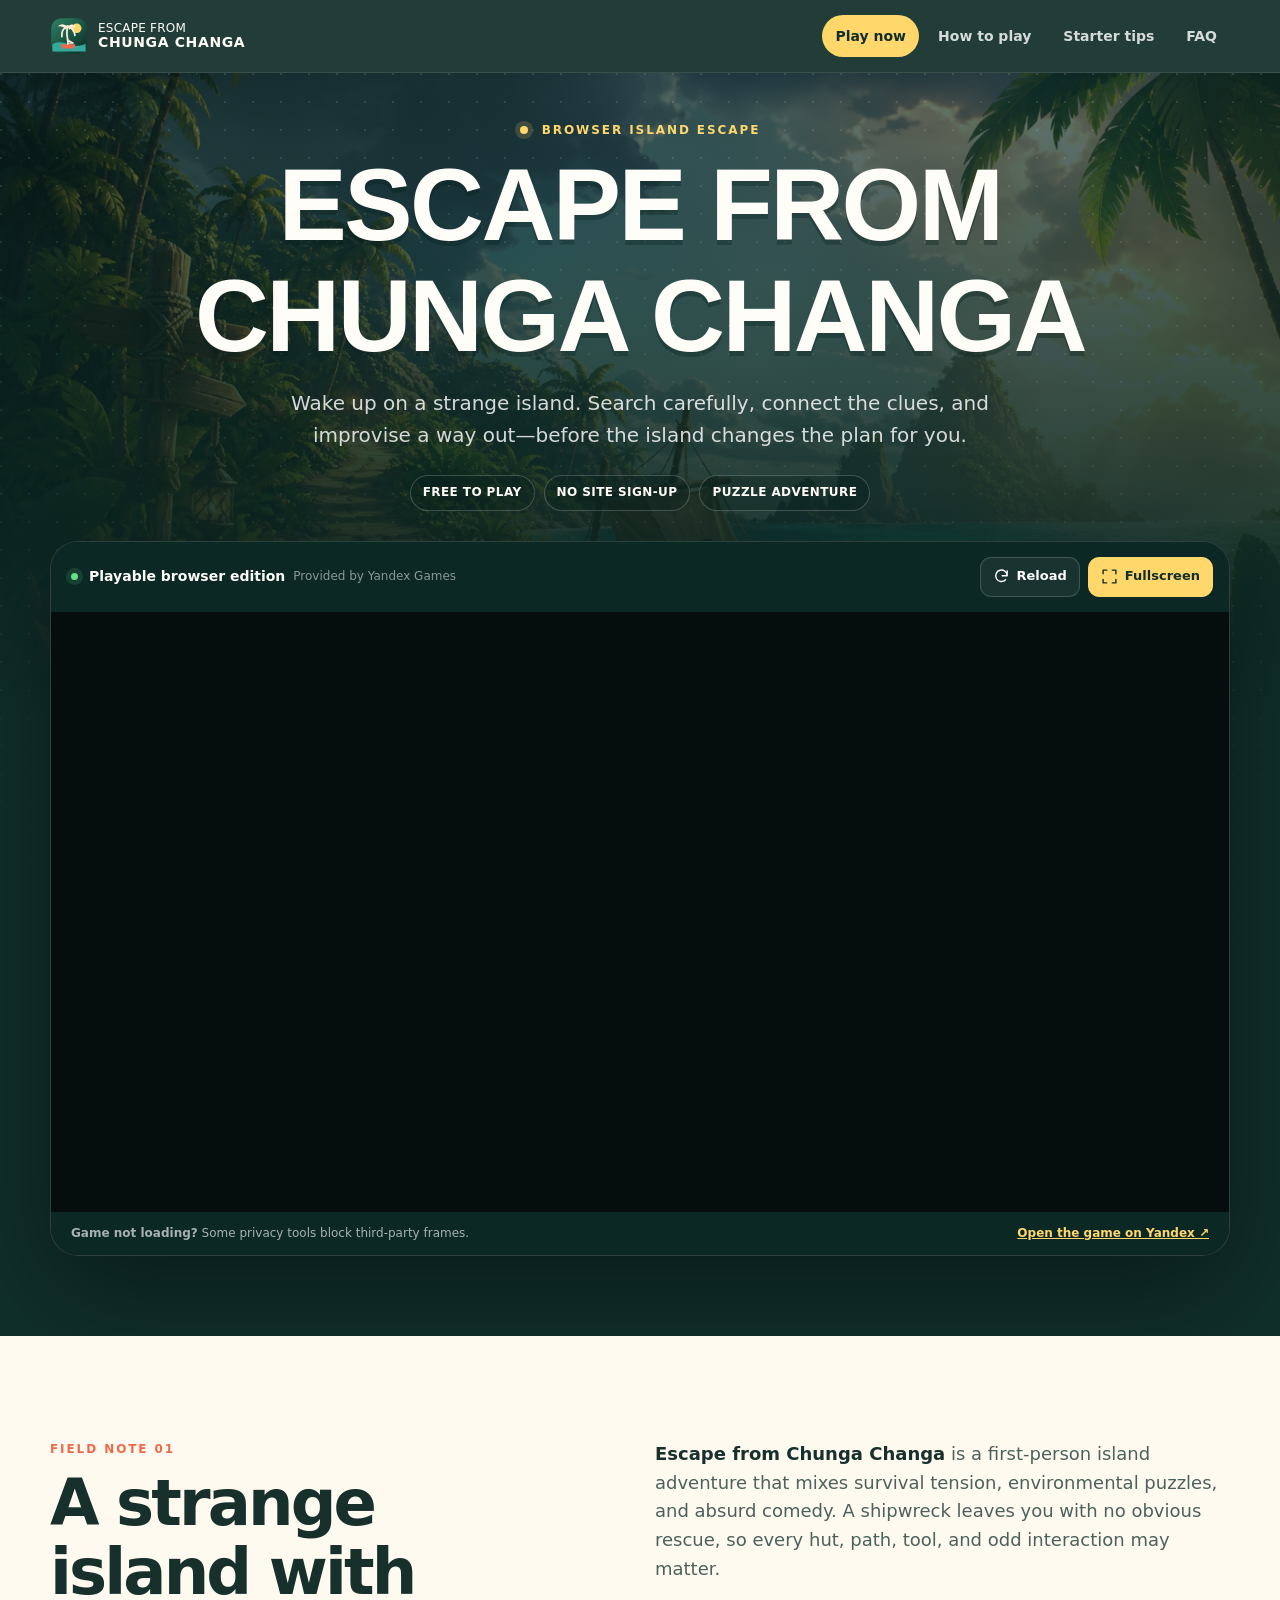
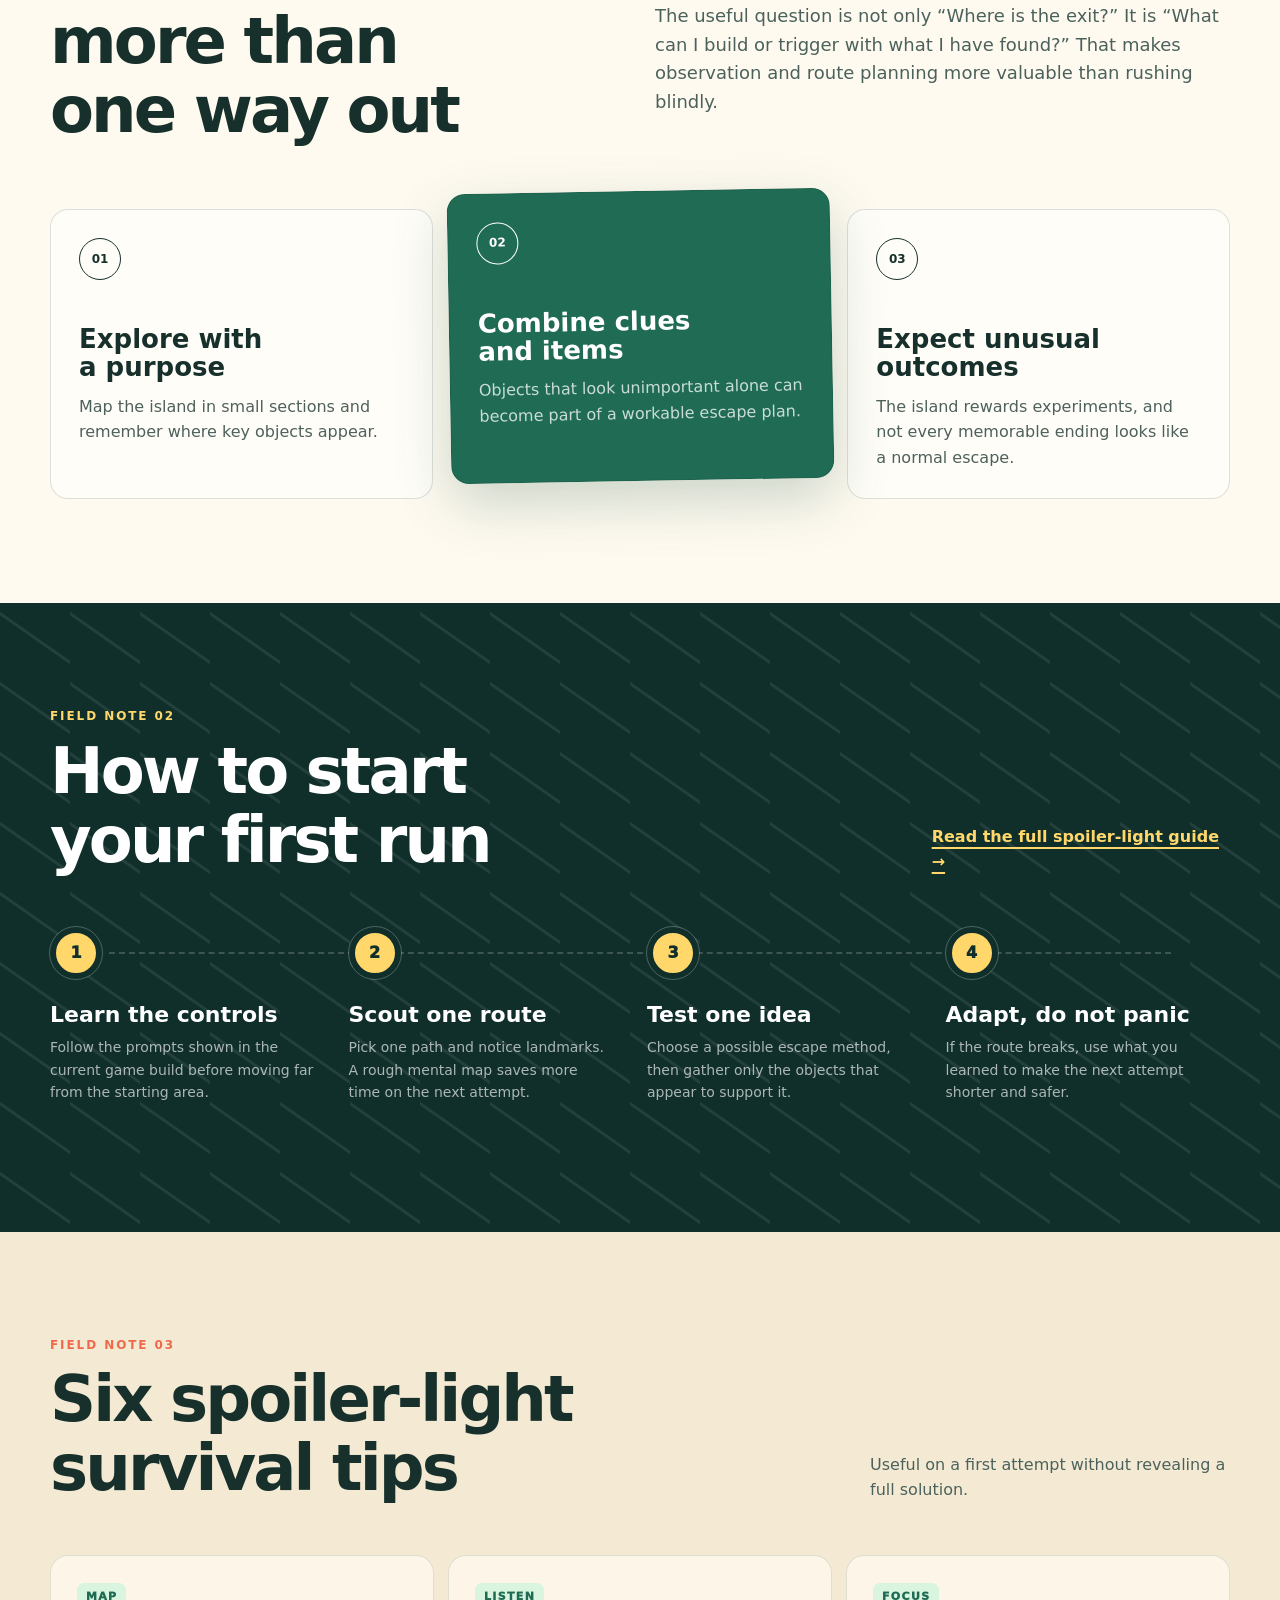
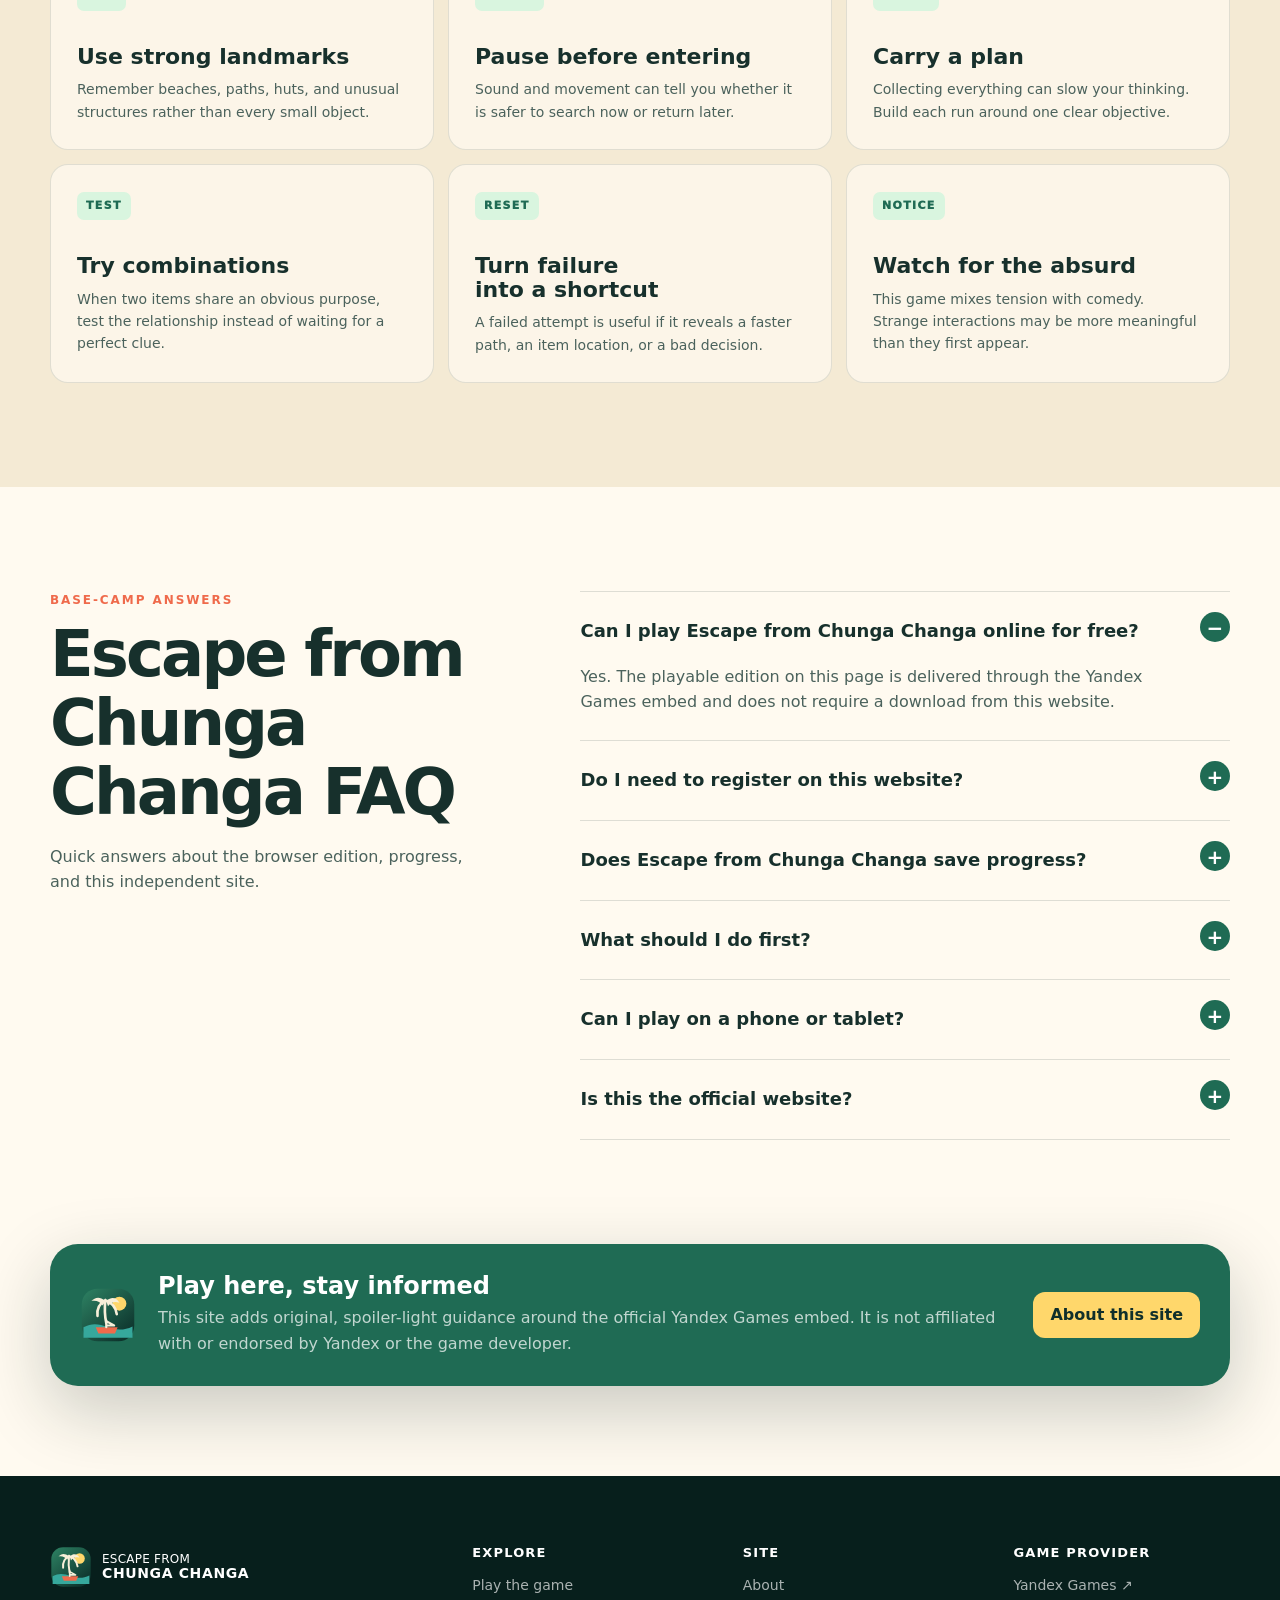
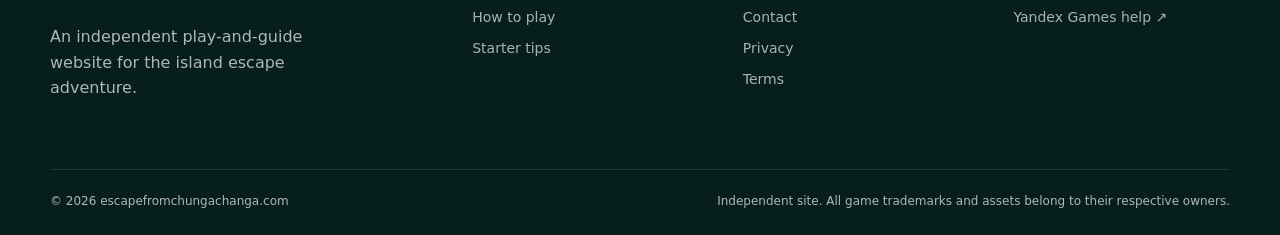
==== index.html @ a00cd544 "Build Escape from Chunga Changa game site" ====
<!doctype html>
<html lang="en">
<head>
  <meta charset="utf-8">
  <meta name="viewport" content="width=device-width, initial-scale=1">
  <title>Escape from Chunga Changa – Play Online Free</title>
  <meta name="description" content="Play Escape from Chunga Changa online for free. Explore the island, solve survival puzzles, learn quick-start tips, and find a way out.">
  <meta name="robots" content="index,follow,max-image-preview:large,max-snippet:-1,max-video-preview:-1">
  <link rel="canonical" href="https://escapefromchungachanga.com/">
  <link rel="icon" href="/assets/icon.svg" type="image/svg+xml">
  <link rel="manifest" href="/site.webmanifest">
  <meta name="theme-color" content="#102f2b">
  <meta property="og:type" content="website">
  <meta property="og:site_name" content="Escape from Chunga Changa">
  <meta property="og:title" content="Escape from Chunga Changa – Play Online Free">
  <meta property="og:description" content="Enter the island, search for useful items, solve escape puzzles, and see whether you can make it out.">
  <meta property="og:url" content="https://escapefromchungachanga.com/">
  <meta property="og:image" content="https://escapefromchungachanga.com/assets/escape-island-og.jpg">
  <meta property="og:image:width" content="1200">
  <meta property="og:image:height" content="630">
  <meta property="og:image:alt" content="A handmade raft on a bright tropical island beneath clearing storm clouds">
  <meta name="twitter:card" content="summary_large_image">
  <meta name="twitter:title" content="Escape from Chunga Changa – Play Online Free">
  <meta name="twitter:description" content="Play the island escape game in your browser and use the spoiler-light starter guide.">
  <meta name="twitter:image" content="https://escapefromchungachanga.com/assets/escape-island-og.jpg">
  <link rel="preload" href="/assets/escape-island-hero.jpg" as="image" fetchpriority="high">
  <link rel="stylesheet" href="/styles.css">
  <script type="application/ld+json">
  {
    "@context": "https://schema.org",
    "@graph": [
      {
        "@type": "WebSite",
        "@id": "https://escapefromchungachanga.com/#website",
        "url": "https://escapefromchungachanga.com/",
        "name": "Escape from Chunga Changa",
        "description": "An independent play-and-guide site for Escape from Chunga Changa.",
        "inLanguage": "en"
      },
      {
        "@type": "VideoGame",
        "@id": "https://escapefromchungachanga.com/#game",
        "name": "Escape from Chunga Changa",
        "url": "https://escapefromchungachanga.com/",
        "image": "https://escapefromchungachanga.com/assets/escape-island-og.jpg",
        "description": "A browser-playable island adventure built around exploration, useful items, survival puzzles, and different possible outcomes.",
        "genre": ["Adventure", "Puzzle", "Survival horror"],
        "gamePlatform": "Web browser",
        "playMode": "SinglePlayer",
        "applicationCategory": "Game",
        "operatingSystem": "Any modern web browser",
        "isAccessibleForFree": true,
        "inLanguage": "en"
      },
      {
        "@type": "FAQPage",
        "@id": "https://escapefromchungachanga.com/#faq",
        "mainEntity": [
          {
            "@type": "Question",
            "name": "Can I play Escape from Chunga Changa online for free?",
            "acceptedAnswer": {"@type": "Answer", "text": "Yes. The playable edition on this page is delivered through the Yandex Games embed and does not require a download from this website."}
          },
          {
            "@type": "Question",
            "name": "Do I need to register on this website?",
            "acceptedAnswer": {"@type": "Answer", "text": "No. This independent website has no account, registration, subscription, or payment system. The embedded Yandex service has its own optional account features and policies."}
          },
          {
            "@type": "Question",
            "name": "Does Escape from Chunga Changa save progress?",
            "acceptedAnswer": {"@type": "Answer", "text": "Treat each attempt as a self-contained run. Browser or platform updates may affect saving, so check the information shown inside the current Yandex Games edition."}
          },
          {
            "@type": "Question",
            "name": "What should I do first in Escape from Chunga Changa?",
            "acceptedAnswer": {"@type": "Answer", "text": "Use the opening minutes to learn the island layout, identify useful objects, and test one escape idea at a time. A clear route is usually more useful than carrying everything you find."}
          },
          {
            "@type": "Question",
            "name": "Is this the official Escape from Chunga Changa website?",
            "acceptedAnswer": {"@type": "Answer", "text": "No. This is an independent play-and-guide website. The game is displayed through a third-party Yandex Games iframe, and game names, code, and assets belong to their respective owners."}
          }
        ]
      }
    ]
  }
  </script>
</head>
<body>
  <a class="skip-link" href="#play">Skip to the game</a>
  <header class="site-header">
    <div class="nav-wrap">
      <a class="brand" href="/" aria-label="Escape from Chunga Changa home">
        <img src="/assets/icon.svg" width="38" height="38" alt="">
        <span>Escape from<br><strong>Chunga Changa</strong></span>
      </a>
      <nav class="desktop-nav" aria-label="Main navigation">
        <a class="nav-play" href="#play">Play now</a>
        <a href="/how-to-play/">How to play</a>
        <a href="#tips">Starter tips</a>
        <a href="#faq">FAQ</a>
      </nav>
      <details class="mobile-menu">
        <summary aria-label="Open navigation">Menu</summary>
        <nav aria-label="Mobile navigation">
          <a href="#play">Play now</a>
          <a href="/how-to-play/">How to play</a>
          <a href="#tips">Starter tips</a>
          <a href="#faq">FAQ</a>
        </nav>
      </details>
    </div>
  </header>

  <main>
    <section class="hero" aria-labelledby="page-title">
      <div class="hero-backdrop" aria-hidden="true"></div>
      <div class="container hero-copy">
        <p class="eyebrow"><span></span> Browser island escape</p>
        <h1 id="page-title">Escape from Chunga Changa</h1>
        <p class="hero-lede">Wake up on a strange island. Search carefully, connect the clues, and improvise a way out—before the island changes the plan for you.</p>
        <div class="game-facts" aria-label="Game highlights">
          <span>Free to play</span>
          <span>No site sign-up</span>
          <span>Puzzle adventure</span>
        </div>
      </div>

      <div class="container game-stage" id="play">
        <div class="player-toolbar">
          <div>
            <span class="live-dot" aria-hidden="true"></span>
            <strong>Playable browser edition</strong>
            <small>Provided by Yandex Games</small>
          </div>
          <div class="player-actions">
            <button class="icon-button" id="reload-game" type="button" aria-label="Reload game" title="Reload game">
              <svg viewBox="0 0 24 24" aria-hidden="true"><path d="M20 11a8.1 8.1 0 1 0-2.3 5.7M20 4v7h-7"/></svg>
              <span>Reload</span>
            </button>
            <button class="icon-button primary" id="fullscreen-game" type="button" aria-label="Open game in fullscreen" title="Fullscreen">
              <svg viewBox="0 0 24 24" aria-hidden="true"><path d="M8 3H3v5M16 3h5v5M8 21H3v-5M16 21h5v-5"/></svg>
              <span>Fullscreen</span>
            </button>
          </div>
        </div>
        <div class="game-frame" id="game-frame">
          <iframe id="game-embed" src="https://app-563425.cdn.games.yandex.net/563425/g6wgsnftjhogb751y35zlzw549yv98my/index.html?language=en&amp;sdk=%2Fsdk%2F_%2Fv2.f2ff990a6aa0cd73a7bd.js#origin=https%3A%2F%2Fyandex.com&amp;app-id=563425&amp;device-type=desktop" width="100%" height="600" frameborder="0" allow="fullscreen; autoplay; gamepad; clipboard-read; clipboard-write" allowfullscreen title="Play Escape from Chunga Changa from the Yandex Games CDN"></iframe>
        </div>
        <div class="player-note">
          <p><strong>Game not loading?</strong> Some privacy tools block third-party frames.</p>
          <a href="https://yandex.com/games/app/563425?language=en" target="_blank" rel="noopener noreferrer">Open the game on Yandex <span aria-hidden="true">↗</span></a>
        </div>
      </div>
    </section>

    <section class="section intro-section" aria-labelledby="what-is-it">
      <div class="container split-intro">
        <div>
          <p class="section-kicker">Field note 01</p>
          <h2 id="what-is-it">A strange island with more than one way out</h2>
        </div>
        <div class="intro-copy">
          <p><strong>Escape from Chunga Changa</strong> is a first-person island adventure that mixes survival tension, environmental puzzles, and absurd comedy. A shipwreck leaves you with no obvious rescue, so every hut, path, tool, and odd interaction may matter.</p>
          <p>The useful question is not only “Where is the exit?” It is “What can I build or trigger with what I have found?” That makes observation and route planning more valuable than rushing blindly.</p>
        </div>
      </div>
      <div class="container feature-grid">
        <article class="feature-card">
          <span class="card-number">01</span>
          <h3>Explore with a purpose</h3>
          <p>Map the island in small sections and remember where key objects appear.</p>
        </article>
        <article class="feature-card featured">
          <span class="card-number">02</span>
          <h3>Combine clues and items</h3>
          <p>Objects that look unimportant alone can become part of a workable escape plan.</p>
        </article>
        <article class="feature-card">
          <span class="card-number">03</span>
          <h3>Expect unusual outcomes</h3>
          <p>The island rewards experiments, and not every memorable ending looks like a normal escape.</p>
        </article>
      </div>
    </section>

    <section class="section trail-section" aria-labelledby="how-to-start">
      <div class="container">
        <div class="section-heading">
          <div>
            <p class="section-kicker light">Field note 02</p>
            <h2 id="how-to-start">How to start your first run</h2>
          </div>
          <a class="text-link light" href="/how-to-play/">Read the full spoiler-light guide <span aria-hidden="true">→</span></a>
        </div>
        <ol class="trail-steps">
          <li>
            <span>1</span>
            <div><h3>Learn the controls</h3><p>Follow the prompts shown in the current game build before moving far from the starting area.</p></div>
          </li>
          <li>
            <span>2</span>
            <div><h3>Scout one route</h3><p>Pick one path and notice landmarks. A rough mental map saves more time on the next attempt.</p></div>
          </li>
          <li>
            <span>3</span>
            <div><h3>Test one idea</h3><p>Choose a possible escape method, then gather only the objects that appear to support it.</p></div>
          </li>
          <li>
            <span>4</span>
            <div><h3>Adapt, do not panic</h3><p>If the route breaks, use what you learned to make the next attempt shorter and safer.</p></div>
          </li>
        </ol>
      </div>
    </section>

    <section class="section tips-section" id="tips" aria-labelledby="starter-tips">
      <div class="container">
        <div class="section-heading dark">
          <div>
            <p class="section-kicker">Field note 03</p>
            <h2 id="starter-tips">Six spoiler-light survival tips</h2>
          </div>
          <p>Useful on a first attempt without revealing a full solution.</p>
        </div>
        <div class="tip-grid">
          <article><span>Map</span><h3>Use strong landmarks</h3><p>Remember beaches, paths, huts, and unusual structures rather than every small object.</p></article>
          <article><span>Listen</span><h3>Pause before entering</h3><p>Sound and movement can tell you whether it is safer to search now or return later.</p></article>
          <article><span>Focus</span><h3>Carry a plan</h3><p>Collecting everything can slow your thinking. Build each run around one clear objective.</p></article>
          <article><span>Test</span><h3>Try combinations</h3><p>When two items share an obvious purpose, test the relationship instead of waiting for a perfect clue.</p></article>
          <article><span>Reset</span><h3>Turn failure into a shortcut</h3><p>A failed attempt is useful if it reveals a faster path, an item location, or a bad decision.</p></article>
          <article><span>Notice</span><h3>Watch for the absurd</h3><p>This game mixes tension with comedy. Strange interactions may be more meaningful than they first appear.</p></article>
        </div>
      </div>
    </section>

    <section class="section faq-section" id="faq" aria-labelledby="faq-title">
      <div class="container faq-layout">
        <div>
          <p class="section-kicker">Base-camp answers</p>
          <h2 id="faq-title">Escape from Chunga Changa FAQ</h2>
          <p>Quick answers about the browser edition, progress, and this independent site.</p>
        </div>
        <div class="faq-list">
          <details open>
            <summary>Can I play Escape from Chunga Changa online for free?</summary>
            <p>Yes. The playable edition on this page is delivered through the Yandex Games embed and does not require a download from this website.</p>
          </details>
          <details>
            <summary>Do I need to register on this website?</summary>
            <p>No. This independent website has no account, registration, subscription, or payment system. The embedded Yandex service has its own optional account features and policies.</p>
          </details>
          <details>
            <summary>Does Escape from Chunga Changa save progress?</summary>
            <p>Treat each attempt as a self-contained run. Browser or platform updates may affect saving, so check the information shown inside the current Yandex Games edition.</p>
          </details>
          <details>
            <summary>What should I do first?</summary>
            <p>Use the opening minutes to learn the island layout, identify useful objects, and test one escape idea at a time. A clear route is usually more useful than carrying everything you find.</p>
          </details>
          <details>
            <summary>Can I play on a phone or tablet?</summary>
            <p>The iframe adapts to smaller screens, but control support depends on the current game build and device. Use the fullscreen button and rotate your device if the interface feels cramped.</p>
          </details>
          <details>
            <summary>Is this the official website?</summary>
            <p>No. This is an independent play-and-guide website. The game is displayed through a third-party Yandex Games iframe, and game names, code, and assets belong to their respective owners.</p>
          </details>
        </div>
      </div>
    </section>

    <section class="independent-note" aria-label="Independent site notice">
      <div class="container note-card">
        <img src="/assets/icon.svg" width="56" height="56" alt="">
        <div>
          <h2>Play here, stay informed</h2>
          <p>This site adds original, spoiler-light guidance around the official Yandex Games embed. It is not affiliated with or endorsed by Yandex or the game developer.</p>
        </div>
        <a class="button secondary" href="/about/">About this site</a>
      </div>
    </section>
  </main>

  <footer class="site-footer">
    <div class="container footer-grid">
      <div>
        <a class="brand footer-brand" href="/">
          <img src="/assets/icon.svg" width="42" height="42" alt="">
          <span>Escape from<br><strong>Chunga Changa</strong></span>
        </a>
        <p>An independent play-and-guide website for the island escape adventure.</p>
      </div>
      <div>
        <h2>Explore</h2>
        <a href="#play">Play the game</a>
        <a href="/how-to-play/">How to play</a>
        <a href="#tips">Starter tips</a>
      </div>
      <div>
        <h2>Site</h2>
        <a href="/about/">About</a>
        <a href="/contact/">Contact</a>
        <a href="/privacy/">Privacy</a>
        <a href="/terms/">Terms</a>
      </div>
      <div>
        <h2>Game provider</h2>
        <a href="https://yandex.com/games/app/563425?language=en" target="_blank" rel="noopener noreferrer">Yandex Games <span aria-hidden="true">↗</span></a>
        <a href="https://yandex.com/support/games/en/" target="_blank" rel="noopener noreferrer">Yandex Games help <span aria-hidden="true">↗</span></a>
      </div>
    </div>
    <div class="container footer-bottom">
      <p>© <span data-year>2026</span> escapefromchungachanga.com</p>
      <p>Independent site. All game trademarks and assets belong to their respective owners.</p>
    </div>
  </footer>
  <script src="/script.js" defer></script>
</body>
</html>
---- styles.css ----
:root {
  --ink: #17302c;
  --ink-soft: #4b625c;
  --jungle: #102f2b;
  --jungle-mid: #17453d;
  --leaf: #1f6b54;
  --mint: #d9f5df;
  --sand: #f4ead4;
  --paper: #fffaf0;
  --sun: #ffd76b;
  --coral: #ef6a4b;
  --white: #fffdf8;
  --line: rgba(23, 48, 44, .14);
  --shadow: 0 24px 70px rgba(7, 31, 27, .22);
  --radius-lg: 28px;
  --radius-md: 18px;
  --container: 1180px;
}

* { box-sizing: border-box; }
html { scroll-behavior: smooth; scroll-padding-top: 92px; }
body {
  margin: 0;
  color: var(--ink);
  background: var(--paper);
  font-family: Inter, ui-sans-serif, system-ui, -apple-system, BlinkMacSystemFont, "Segoe UI", sans-serif;
  line-height: 1.6;
  -webkit-font-smoothing: antialiased;
}
img { max-width: 100%; }
a { color: inherit; }
button, summary { font: inherit; }
button { color: inherit; }
.container { width: min(calc(100% - 40px), var(--container)); margin-inline: auto; }
.skip-link {
  position: fixed;
  z-index: 1000;
  left: 16px;
  top: 12px;
  padding: 11px 16px;
  color: var(--jungle);
  background: var(--sun);
  border-radius: 8px;
  font-weight: 800;
  transform: translateY(-160%);
}
.skip-link:focus { transform: none; }

.site-header {
  position: sticky;
  z-index: 100;
  top: 0;
  color: var(--white);
  background: rgba(11, 39, 35, .9);
  border-bottom: 1px solid rgba(255, 255, 255, .1);
  backdrop-filter: blur(16px);
}
.nav-wrap {
  width: min(calc(100% - 40px), var(--container));
  min-height: 72px;
  margin-inline: auto;
  display: flex;
  align-items: center;
  justify-content: space-between;
  gap: 24px;
}
.brand {
  display: inline-flex;
  align-items: center;
  gap: 10px;
  color: inherit;
  text-decoration: none;
  font-size: 12px;
  line-height: 1.08;
  letter-spacing: .02em;
  text-transform: uppercase;
}
.brand strong { font-size: 14px; letter-spacing: .045em; }
.brand img { flex: 0 0 auto; }
.desktop-nav { display: flex; align-items: center; gap: 6px; }
.desktop-nav a {
  padding: 10px 13px;
  border-radius: 999px;
  color: rgba(255, 255, 255, .82);
  text-decoration: none;
  font-size: 14px;
  font-weight: 750;
}
.desktop-nav a:hover, .desktop-nav a:focus-visible { color: white; background: rgba(255,255,255,.1); }
.desktop-nav .nav-play { color: var(--jungle); background: var(--sun); }
.desktop-nav .nav-play:hover, .desktop-nav .nav-play:focus-visible { color: var(--jungle); background: #ffe28b; }
.mobile-menu { display: none; position: relative; }
.mobile-menu summary { cursor: pointer; font-weight: 800; list-style: none; padding: 9px 13px; border: 1px solid rgba(255,255,255,.22); border-radius: 999px; }
.mobile-menu summary::-webkit-details-marker { display: none; }
.mobile-menu nav { position: absolute; right: 0; top: calc(100% + 10px); min-width: 200px; padding: 8px; background: var(--white); color: var(--ink); border-radius: 16px; box-shadow: var(--shadow); }
.mobile-menu nav a { display: block; padding: 11px 12px; border-radius: 10px; text-decoration: none; font-weight: 750; }
.mobile-menu nav a:hover, .mobile-menu nav a:focus-visible { background: var(--sand); }

.hero {
  position: relative;
  overflow: hidden;
  padding: 48px 0 80px;
  color: var(--white);
  background: var(--jungle);
  isolation: isolate;
}
.hero-backdrop {
  position: absolute;
  z-index: -2;
  inset: 0 0 auto 0;
  height: 640px;
  background:
    linear-gradient(180deg, rgba(11,38,34,.63) 0%, rgba(11,38,34,.86) 62%, var(--jungle) 100%),
    url('/assets/escape-island-hero.jpg') center 57% / cover no-repeat;
}
.hero::after {
  content: "";
  position: absolute;
  z-index: -1;
  inset: 0;
  opacity: .11;
  pointer-events: none;
  background-image: radial-gradient(circle at 1px 1px, #fff 1px, transparent 0);
  background-size: 28px 28px;
  mask-image: linear-gradient(to bottom, black 0, transparent 75%);
}
.hero-copy { text-align: center; }
.eyebrow, .section-kicker {
  margin: 0 0 10px;
  color: var(--coral);
  font-size: 12px;
  font-weight: 900;
  letter-spacing: .16em;
  text-transform: uppercase;
}
.eyebrow { color: var(--sun); }
.eyebrow span, .live-dot { display: inline-block; width: 8px; height: 8px; margin-right: 8px; background: var(--sun); border-radius: 50%; box-shadow: 0 0 0 5px rgba(255,215,107,.16); }
h1, h2, h3 { line-height: 1.08; text-wrap: balance; }
h1 {
  max-width: 900px;
  margin: 0 auto 16px;
  font-family: Impact, Haettenschweiler, "Arial Narrow Bold", sans-serif;
  font-size: clamp(52px, 8vw, 104px);
  font-weight: 800;
  letter-spacing: -.025em;
  text-transform: uppercase;
  text-shadow: 0 5px 0 rgba(7,31,27,.32);
}
.hero-lede { max-width: 720px; margin: 0 auto; color: rgba(255,255,255,.82); font-size: clamp(16px, 2vw, 20px); }
.game-facts { display: flex; flex-wrap: wrap; justify-content: center; gap: 9px; margin: 24px 0 30px; }
.game-facts span { padding: 7px 12px; border: 1px solid rgba(255,255,255,.2); border-radius: 999px; background: rgba(9,32,29,.32); font-size: 12px; font-weight: 800; letter-spacing: .035em; text-transform: uppercase; }

.game-stage { border: 1px solid rgba(255,255,255,.16); border-radius: var(--radius-lg); overflow: hidden; background: #071b18; box-shadow: 0 35px 110px rgba(0,0,0,.42); }
.player-toolbar, .player-note { display: flex; align-items: center; justify-content: space-between; gap: 16px; }
.player-toolbar { min-height: 70px; padding: 13px 16px 13px 20px; background: #0b2824; }
.player-toolbar > div:first-child { display: flex; align-items: center; gap: 8px; min-width: 0; }
.player-toolbar strong { font-size: 14px; }
.player-toolbar small { color: rgba(255,255,255,.52); font-size: 12px; }
.live-dot { width: 7px; height: 7px; margin: 0 3px 0 0; background: #65e08a; box-shadow: 0 0 0 5px rgba(101,224,138,.13); }
.player-actions { display: flex; gap: 8px; }
.icon-button { display: inline-flex; align-items: center; gap: 7px; min-height: 40px; padding: 8px 12px; border: 1px solid rgba(255,255,255,.16); border-radius: 11px; color: white; background: rgba(255,255,255,.06); cursor: pointer; font-size: 13px; font-weight: 800; }
.icon-button:hover, .icon-button:focus-visible { background: rgba(255,255,255,.13); }
.icon-button.primary { color: var(--jungle); border-color: var(--sun); background: var(--sun); }
.icon-button.primary:hover, .icon-button.primary:focus-visible { background: #ffe18a; }
.icon-button svg { width: 17px; height: 17px; fill: none; stroke: currentColor; stroke-width: 2; stroke-linecap: round; stroke-linejoin: round; }
.game-frame { width: 100%; background: #050e0d; }
.game-frame iframe { display: block; width: 100%; min-height: 600px; border: 0; background: #050e0d; }
.player-note { padding: 12px 20px; color: rgba(255,255,255,.64); background: #0b2824; font-size: 12px; }
.player-note p { margin: 0; }
.player-note a { color: var(--sun); font-weight: 800; white-space: nowrap; }

.section { padding: 104px 0; }
.intro-section { background: var(--paper); }
.split-intro { display: grid; grid-template-columns: .92fr 1.08fr; gap: 9vw; align-items: start; }
.section h2 { margin: 0; font-size: clamp(38px, 5vw, 66px); letter-spacing: -.045em; }
.intro-copy { color: var(--ink-soft); font-size: 18px; }
.intro-copy p:first-child { margin-top: 0; }
.intro-copy strong { color: var(--ink); }
.feature-grid { display: grid; grid-template-columns: repeat(3, 1fr); gap: 16px; margin-top: 64px; }
.feature-card { min-height: 250px; padding: 28px; border: 1px solid var(--line); border-radius: var(--radius-md); background: rgba(255,255,255,.54); }
.feature-card.featured { color: white; background: var(--leaf); transform: translateY(-18px) rotate(-1deg); box-shadow: 0 20px 55px rgba(30,92,74,.23); }
.card-number { display: inline-grid; place-items: center; width: 42px; height: 42px; margin-bottom: 45px; border: 1px solid currentColor; border-radius: 50%; font-size: 12px; font-weight: 900; }
.feature-card h3 { margin: 0 0 12px; font-size: 26px; }
.feature-card p { margin: 0; opacity: .76; }

.trail-section { position: relative; color: white; background: var(--jungle); overflow: hidden; }
.trail-section::before { content: ""; position: absolute; inset: 0; opacity: .08; background-image: linear-gradient(35deg, transparent 48%, white 49%, white 51%, transparent 52%); background-size: 70px 70px; }
.section-heading { position: relative; display: flex; align-items: end; justify-content: space-between; gap: 30px; margin-bottom: 52px; }
.section-heading > p { max-width: 360px; margin: 0; color: var(--ink-soft); }
.section-heading.dark { color: var(--ink); }
.section-kicker.light { color: var(--sun); }
.text-link { font-weight: 850; text-decoration-thickness: 2px; text-underline-offset: 5px; }
.text-link.light { color: var(--sun); }
.trail-steps { position: relative; display: grid; grid-template-columns: repeat(4, 1fr); gap: 14px; margin: 0; padding: 0; list-style: none; }
.trail-steps::before { content: ""; position: absolute; top: 25px; left: 5%; right: 5%; border-top: 2px dashed rgba(255,255,255,.19); }
.trail-steps li { position: relative; padding: 0 20px 24px 0; }
.trail-steps li > span { display: grid; place-items: center; width: 52px; height: 52px; margin-bottom: 24px; color: var(--jungle); background: var(--sun); border: 6px solid var(--jungle); outline: 1px solid rgba(255,255,255,.25); border-radius: 50%; font-weight: 950; }
.trail-steps h3 { margin: 0 0 10px; font-size: 22px; }
.trail-steps p { margin: 0; color: rgba(255,255,255,.65); font-size: 14px; }

.tips-section { background: var(--sand); }
.tip-grid { display: grid; grid-template-columns: repeat(3, 1fr); gap: 14px; }
.tip-grid article { padding: 26px; border: 1px solid rgba(23,48,44,.12); border-radius: var(--radius-md); background: rgba(255,250,240,.72); transition: transform .2s ease, box-shadow .2s ease; }
.tip-grid article:hover { transform: translateY(-4px); box-shadow: 0 16px 35px rgba(36,62,56,.09); }
.tip-grid span { display: inline-block; margin-bottom: 34px; padding: 5px 9px; color: var(--leaf); background: var(--mint); border-radius: 7px; font-size: 11px; font-weight: 950; letter-spacing: .12em; text-transform: uppercase; }
.tip-grid h3 { margin: 0 0 10px; font-size: 22px; }
.tip-grid p { margin: 0; color: var(--ink-soft); font-size: 14px; }

.faq-section { background: var(--paper); }
.faq-layout { display: grid; grid-template-columns: .78fr 1.22fr; gap: 9vw; align-items: start; }
.faq-layout > div:first-child { position: sticky; top: 112px; }
.faq-layout > div:first-child > p:last-child { max-width: 420px; color: var(--ink-soft); }
.faq-list { border-top: 1px solid var(--line); }
.faq-list details { border-bottom: 1px solid var(--line); }
.faq-list summary { position: relative; cursor: pointer; padding: 25px 44px 25px 0; list-style: none; font-weight: 850; font-size: 18px; }
.faq-list summary::-webkit-details-marker { display: none; }
.faq-list summary::after { content: "+"; position: absolute; top: 20px; right: 0; width: 30px; height: 30px; display: grid; place-items: center; color: white; background: var(--leaf); border-radius: 50%; font-size: 20px; }
.faq-list details[open] summary::after { content: "−"; }
.faq-list details p { margin: -7px 40px 25px 0; color: var(--ink-soft); }

.independent-note { padding: 0 0 90px; background: var(--paper); }
.note-card { display: grid; grid-template-columns: auto 1fr auto; gap: 22px; align-items: center; padding: 30px; color: white; background: var(--leaf); border-radius: var(--radius-lg); box-shadow: var(--shadow); }
.note-card h2 { margin: 0 0 5px; font-size: 24px; }
.note-card p { margin: 0; color: rgba(255,255,255,.72); }
.button { display: inline-flex; align-items: center; justify-content: center; min-height: 44px; padding: 10px 17px; border-radius: 12px; text-decoration: none; font-weight: 850; }
.button.secondary { color: var(--jungle); background: var(--sun); }

.site-footer { padding: 70px 0 24px; color: rgba(255,255,255,.68); background: #071f1c; }
.footer-grid { display: grid; grid-template-columns: 1.7fr repeat(3, 1fr); gap: 54px; }
.footer-grid > div:first-child > p { max-width: 300px; }
.footer-brand { color: white; margin-bottom: 20px; }
.footer-grid h2 { margin: 0 0 14px; color: white; font-size: 13px; letter-spacing: .09em; text-transform: uppercase; }
.footer-grid > div:not(:first-child) a { display: block; width: fit-content; margin: 9px 0; color: rgba(255,255,255,.66); text-decoration: none; font-size: 14px; }
.footer-grid a:hover, .footer-grid a:focus-visible { color: var(--sun); }
.footer-bottom { display: flex; justify-content: space-between; gap: 30px; margin-top: 52px; padding-top: 22px; border-top: 1px solid rgba(255,255,255,.1); font-size: 12px; }
.footer-bottom p { margin: 0; }

/* Inner pages */
.inner-hero { padding: 86px 0 72px; color: white; background: var(--jungle); }
.breadcrumbs { display: flex; flex-wrap: wrap; gap: 8px; margin-bottom: 24px; color: rgba(255,255,255,.55); font-size: 13px; }
.breadcrumbs a { color: white; }
.inner-hero h1 { max-width: 1000px; margin: 0 0 18px; font-size: clamp(46px, 7vw, 86px); text-align: left; }
.inner-hero .lede { max-width: 780px; margin: 0; color: rgba(255,255,255,.76); font-size: 20px; }
.content-section { padding: 80px 0; }
.article-layout { display: grid; grid-template-columns: 260px minmax(0, 760px); gap: 7vw; justify-content: center; }
.article-nav { position: sticky; top: 110px; align-self: start; padding: 20px; border: 1px solid var(--line); border-radius: 16px; background: var(--sand); }
.article-nav strong { display: block; margin-bottom: 10px; font-size: 12px; letter-spacing: .12em; text-transform: uppercase; }
.article-nav a { display: block; padding: 7px 0; color: var(--ink-soft); text-decoration: none; font-size: 14px; }
.article-nav a:hover, .article-nav a:focus-visible { color: var(--leaf); text-decoration: underline; }
.prose { min-width: 0; }
.prose > :first-child { margin-top: 0; }
.prose h2 { margin: 62px 0 18px; font-size: clamp(32px, 4vw, 48px); }
.prose h3 { margin: 34px 0 10px; font-size: 24px; }
.prose p, .prose li { color: var(--ink-soft); font-size: 17px; }
.prose strong { color: var(--ink); }
.prose a { color: var(--leaf); font-weight: 750; }
.callout { margin: 30px 0; padding: 24px; border-left: 5px solid var(--coral); border-radius: 0 14px 14px 0; background: var(--sand); }
.callout p { margin: 0; }
.checklist { padding: 0; list-style: none; }
.checklist li { position: relative; margin: 12px 0; padding: 13px 16px 13px 45px; border: 1px solid var(--line); border-radius: 12px; background: white; }
.checklist li::before { content: "✓"; position: absolute; left: 16px; color: var(--leaf); font-weight: 950; }
.guide-cta { margin-top: 64px; padding: 32px; color: white; background: var(--leaf); border-radius: var(--radius-lg); }
.guide-cta h2 { margin: 0 0 10px; font-size: 34px; }
.guide-cta p { margin: 0 0 20px; color: rgba(255,255,255,.72); }
.legal-meta { display: inline-flex; margin-top: 22px; padding: 7px 11px; border: 1px solid rgba(255,255,255,.2); border-radius: 999px; color: rgba(255,255,255,.68); font-size: 12px; }
.contact-options { display: grid; grid-template-columns: repeat(2, 1fr); gap: 16px; margin-top: 28px; }
.contact-card { padding: 26px; border: 1px solid var(--line); border-radius: var(--radius-md); background: white; }
.contact-card h2 { margin-top: 0; font-size: 28px; }
.contact-card p { font-size: 15px; }
.contact-card a { color: var(--leaf); font-weight: 850; }
.not-found { min-height: calc(100vh - 72px); display: grid; place-items: center; padding: 80px 20px; color: white; text-align: center; background: linear-gradient(rgba(8,32,28,.78),rgba(8,32,28,.93)), url('/assets/escape-island-hero.jpg') center/cover; }
.not-found h1 { margin-bottom: 10px; font-size: clamp(88px, 20vw, 190px); }
.not-found h2 { margin: 0 0 14px; font-size: clamp(30px,5vw,54px); }
.not-found p { max-width: 560px; margin: 0 auto 24px; color: rgba(255,255,255,.75); }

:focus-visible { outline: 3px solid var(--sun); outline-offset: 3px; }

@media (max-width: 900px) {
  .desktop-nav { display: none; }
  .mobile-menu { display: block; }
  .hero { padding-top: 38px; }
  .game-frame iframe { min-height: 560px; }
  .split-intro, .faq-layout { grid-template-columns: 1fr; gap: 32px; }
  .feature-grid { grid-template-columns: 1fr; }
  .feature-card.featured { transform: none; }
  .feature-card { min-height: auto; }
  .card-number { margin-bottom: 28px; }
  .trail-steps { grid-template-columns: repeat(2, 1fr); row-gap: 32px; }
  .trail-steps::before { display: none; }
  .tip-grid { grid-template-columns: repeat(2, 1fr); }
  .faq-layout > div:first-child { position: static; }
  .footer-grid { grid-template-columns: 1.5fr 1fr 1fr; }
  .footer-grid > div:last-child { grid-column: 2; }
  .article-layout { grid-template-columns: 1fr; }
  .article-nav { position: static; }
}

@media (max-width: 640px) {
  .container, .nav-wrap { width: min(calc(100% - 28px), var(--container)); }
  .nav-wrap { min-height: 64px; }
  .brand img { width: 34px; height: 34px; }
  .brand { font-size: 10px; }
  .brand strong { font-size: 12px; }
  .hero { padding: 30px 0 58px; }
  .hero-backdrop { height: 510px; }
  h1 { font-size: clamp(48px, 15.5vw, 68px); line-height: .94; }
  .hero-lede { font-size: 15px; }
  .game-facts { margin: 18px 0 22px; gap: 6px; }
  .game-facts span { font-size: 10px; }
  .game-stage { width: calc(100% - 18px); border-radius: 18px; }
  .player-toolbar { min-height: 58px; padding: 10px 12px; }
  .player-toolbar small { display: none; }
  .icon-button { width: 40px; justify-content: center; padding: 8px; }
  .icon-button span { position: absolute; width: 1px; height: 1px; overflow: hidden; clip: rect(0 0 0 0); }
  .game-frame iframe { height: 520px; min-height: 520px; }
  .player-note { align-items: flex-start; padding: 10px 12px; }
  .player-note p { max-width: 190px; line-height: 1.35; }
  .section { padding: 76px 0; }
  .section h2 { font-size: 40px; }
  .intro-copy { font-size: 16px; }
  .feature-grid { margin-top: 40px; }
  .section-heading { align-items: flex-start; flex-direction: column; margin-bottom: 36px; }
  .trail-steps { grid-template-columns: 1fr; }
  .trail-steps li { display: grid; grid-template-columns: auto 1fr; gap: 16px; padding: 0; }
  .trail-steps li > span { margin: 0; }
  .tip-grid { grid-template-columns: 1fr; }
  .tip-grid span { margin-bottom: 20px; }
  .faq-list summary { font-size: 16px; }
  .note-card { grid-template-columns: auto 1fr; }
  .note-card .button { grid-column: 1 / -1; }
  .footer-grid { grid-template-columns: 1fr 1fr; gap: 36px 24px; }
  .footer-grid > div:first-child { grid-column: 1 / -1; }
  .footer-grid > div:last-child { grid-column: auto; }
  .footer-bottom { flex-direction: column; gap: 8px; }
  .inner-hero { padding: 58px 0; }
  .inner-hero h1 { font-size: 50px; }
  .inner-hero .lede { font-size: 17px; }
  .content-section { padding: 60px 0; }
  .prose h2 { margin-top: 46px; font-size: 34px; }
  .prose p, .prose li { font-size: 16px; }
  .contact-options { grid-template-columns: 1fr; }
}

@media (prefers-reduced-motion: reduce) {
  html { scroll-behavior: auto; }
  *, *::before, *::after { animation-duration: .01ms !important; animation-iteration-count: 1 !important; transition-duration: .01ms !important; }
}
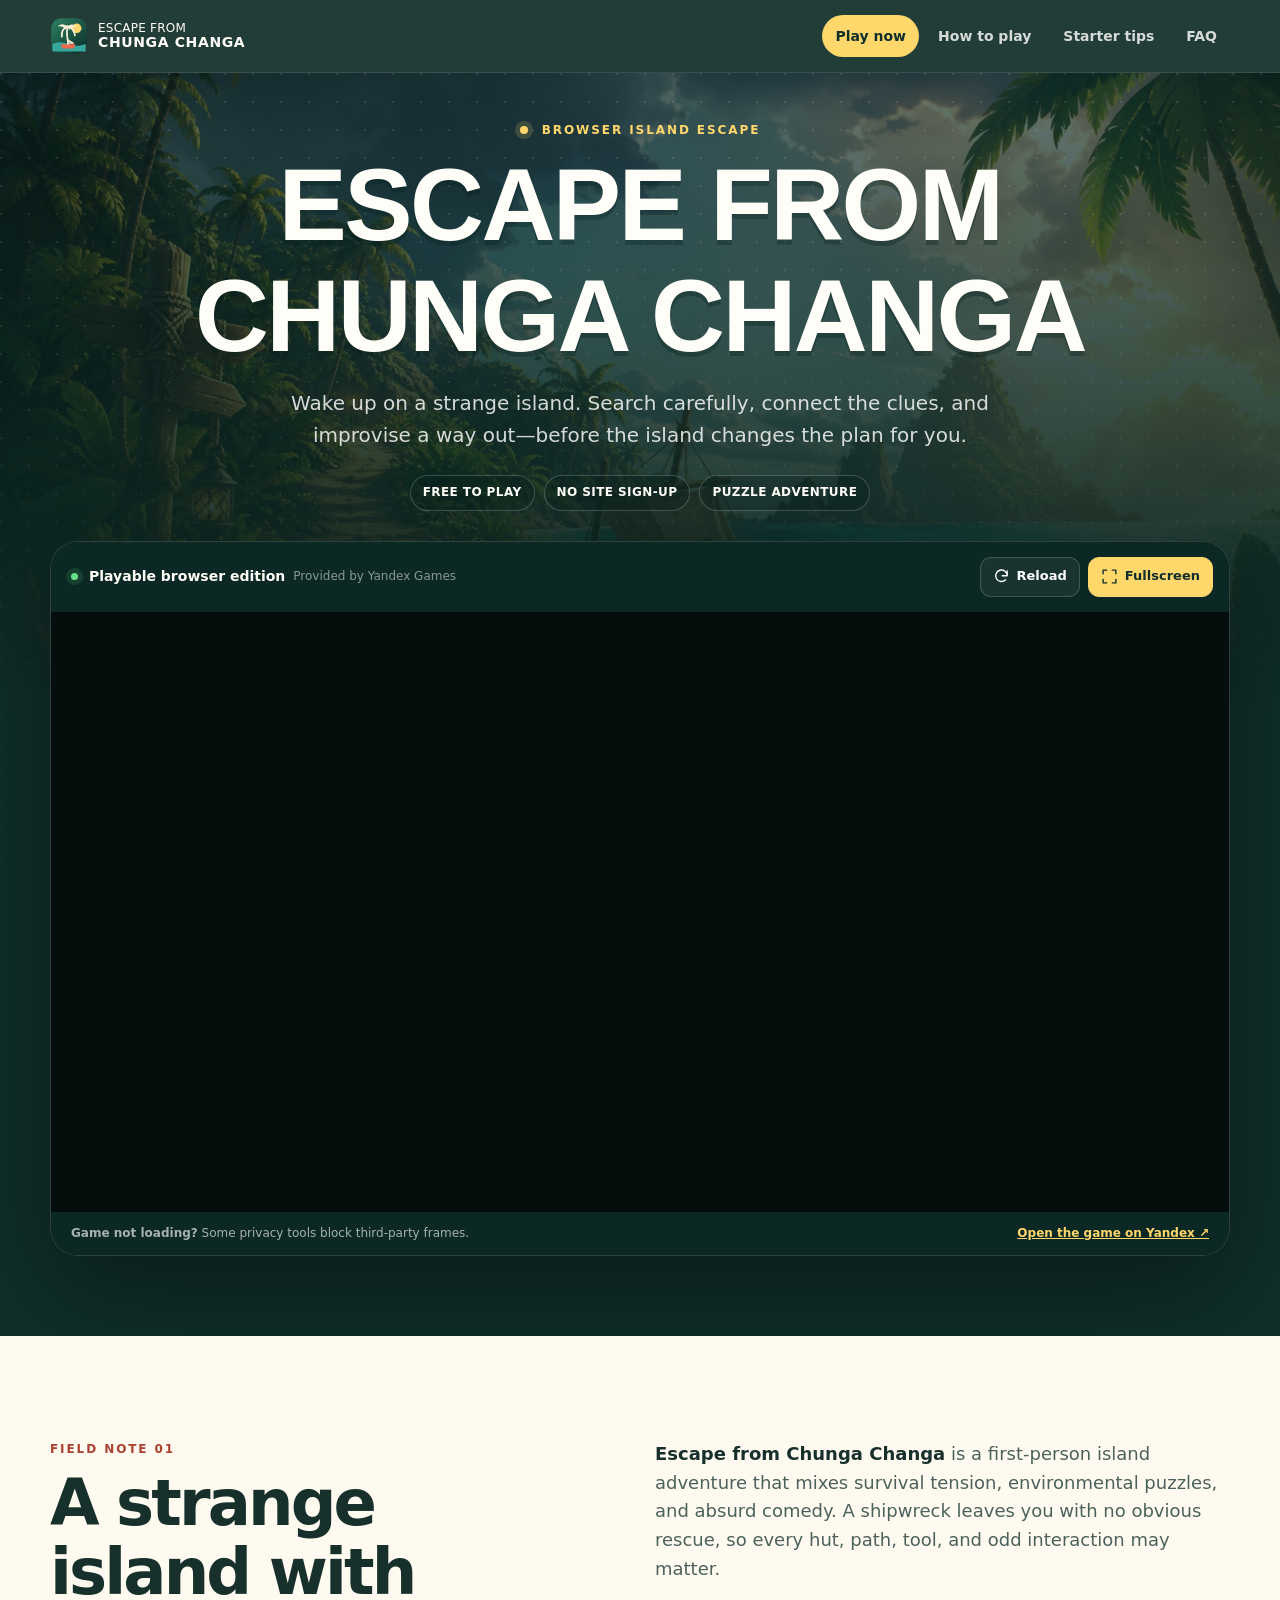
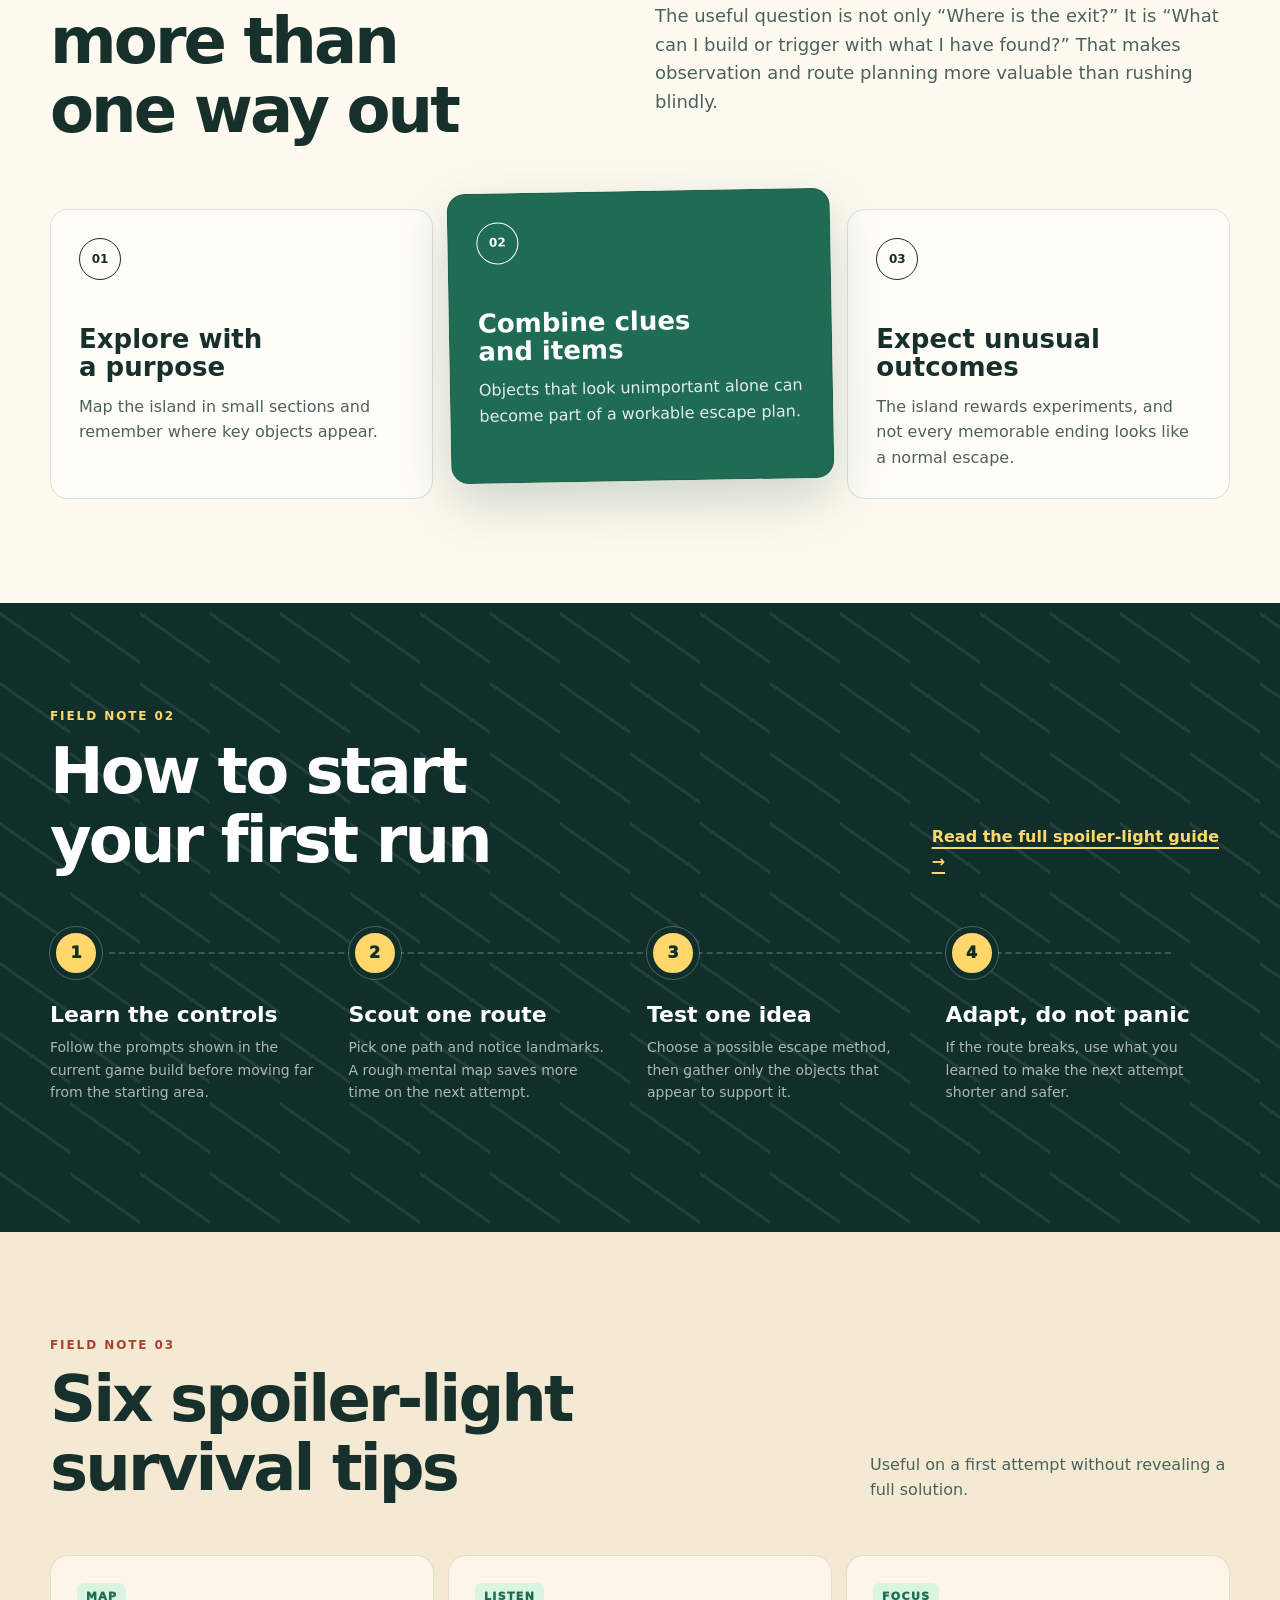
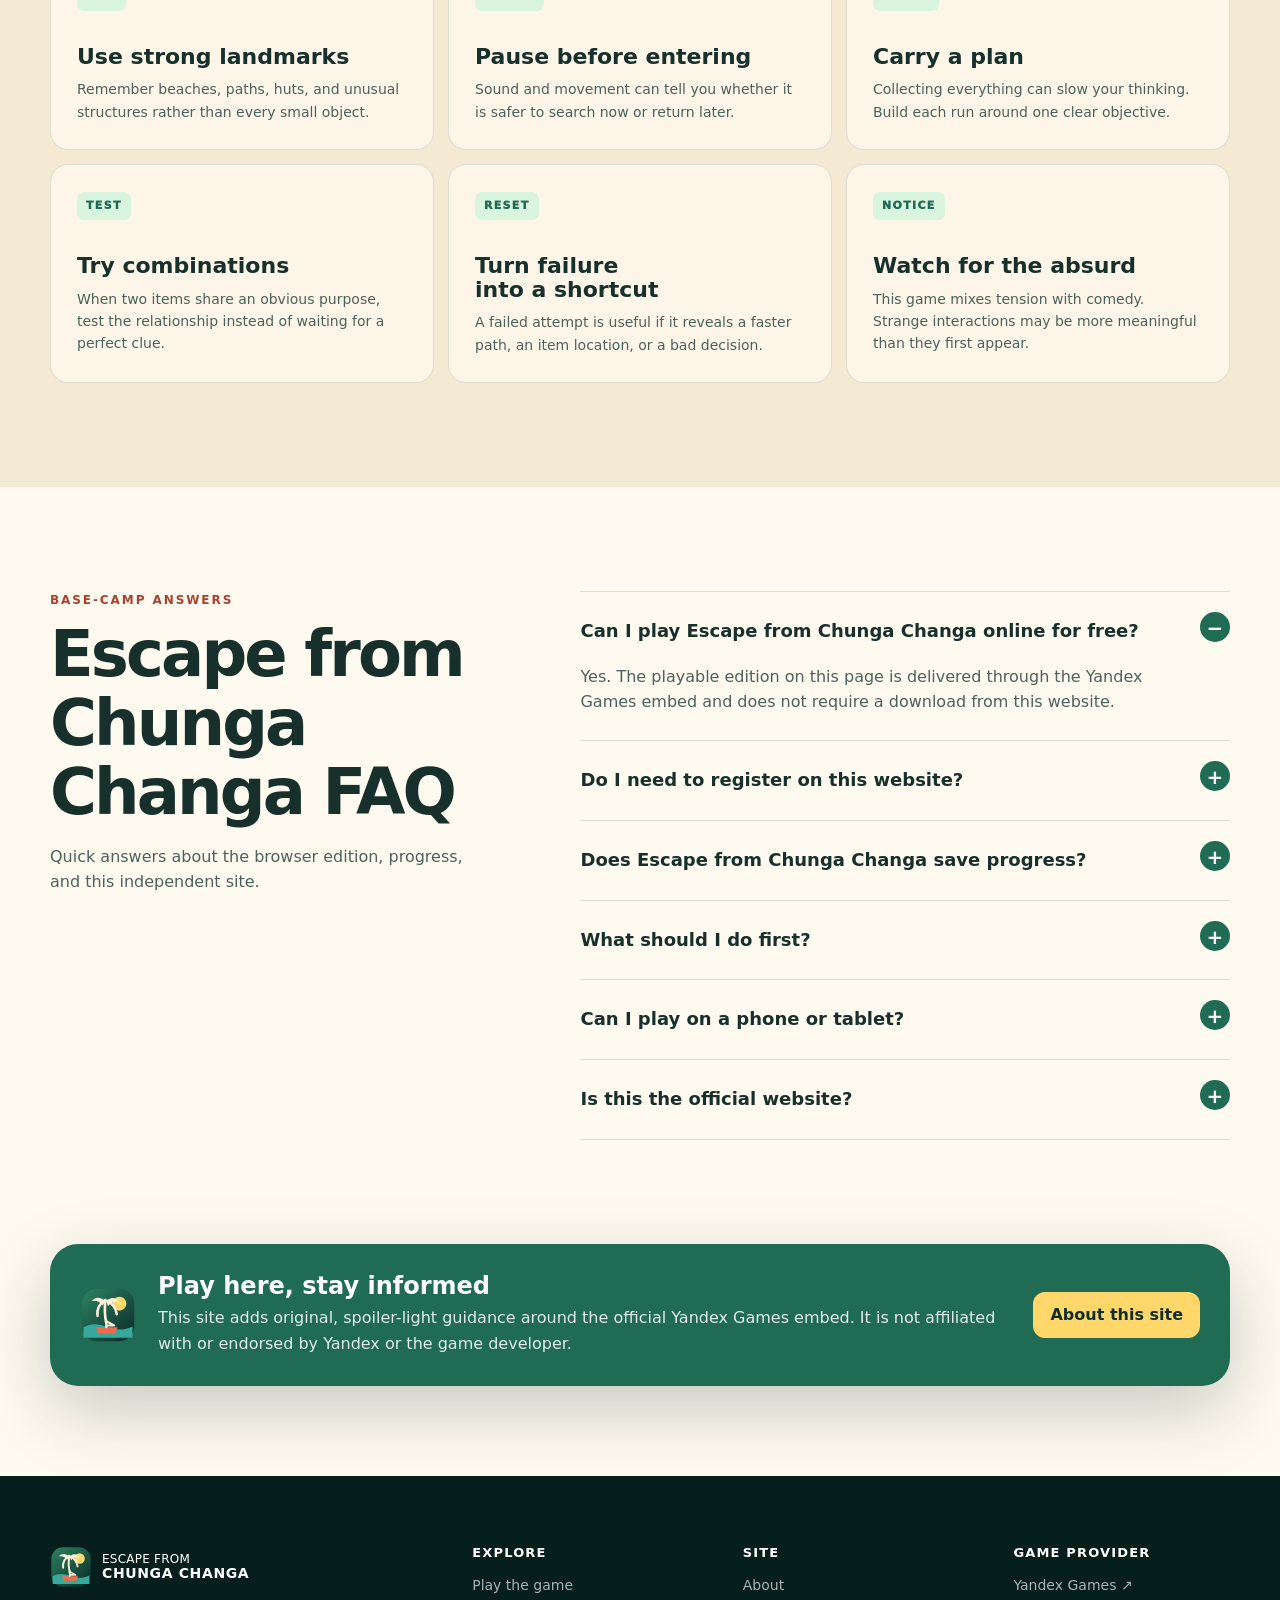
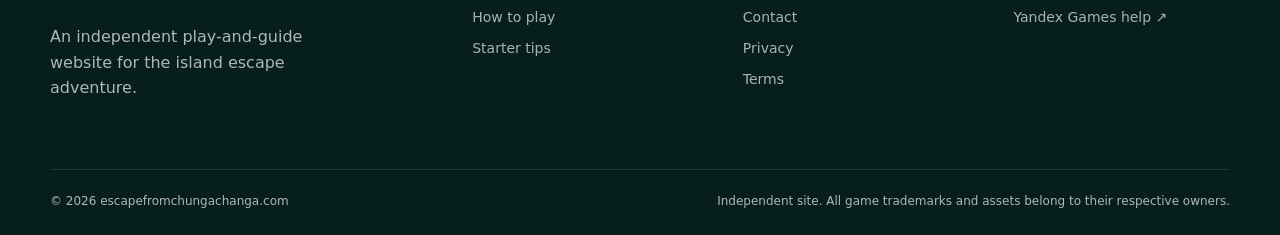
==== commit 2fd8dcaa: "Improve mobile accessibility contrast" ====
--- a/index.html
+++ b/index.html
@@ -6,7 +6,7 @@
   <title>Escape from Chunga Changa – Play Online Free</title>
   <meta name="description" content="Play Escape from Chunga Changa online for free. Explore the island, solve survival puzzles, learn quick-start tips, and find a way out.">
   <meta name="robots" content="index,follow,max-image-preview:large,max-snippet:-1,max-video-preview:-1">
-  <link rel="canonical" href="https://escapefromchungachanga.com/">
+  <link rel="canonical" href="https://www.escapefromchungachanga.com/">
   <link rel="icon" href="/assets/icon.svg" type="image/svg+xml">
   <link rel="manifest" href="/site.webmanifest">
   <meta name="theme-color" content="#102f2b">
@@ -14,15 +14,15 @@
   <meta property="og:site_name" content="Escape from Chunga Changa">
   <meta property="og:title" content="Escape from Chunga Changa – Play Online Free">
   <meta property="og:description" content="Enter the island, search for useful items, solve escape puzzles, and see whether you can make it out.">
-  <meta property="og:url" content="https://escapefromchungachanga.com/">
-  <meta property="og:image" content="https://escapefromchungachanga.com/assets/escape-island-og.jpg">
+  <meta property="og:url" content="https://www.escapefromchungachanga.com/">
+  <meta property="og:image" content="https://www.escapefromchungachanga.com/assets/escape-island-og.jpg">
   <meta property="og:image:width" content="1200">
   <meta property="og:image:height" content="630">
   <meta property="og:image:alt" content="A handmade raft on a bright tropical island beneath clearing storm clouds">
   <meta name="twitter:card" content="summary_large_image">
   <meta name="twitter:title" content="Escape from Chunga Changa – Play Online Free">
   <meta name="twitter:description" content="Play the island escape game in your browser and use the spoiler-light starter guide.">
-  <meta name="twitter:image" content="https://escapefromchungachanga.com/assets/escape-island-og.jpg">
+  <meta name="twitter:image" content="https://www.escapefromchungachanga.com/assets/escape-island-og.jpg">
   <link rel="preload" href="/assets/escape-island-hero.jpg" as="image" fetchpriority="high">
   <link rel="stylesheet" href="/styles.css">
   <script type="application/ld+json">
@@ -31,18 +31,18 @@
     "@graph": [
       {
         "@type": "WebSite",
-        "@id": "https://escapefromchungachanga.com/#website",
-        "url": "https://escapefromchungachanga.com/",
+        "@id": "https://www.escapefromchungachanga.com/#website",
+        "url": "https://www.escapefromchungachanga.com/",
         "name": "Escape from Chunga Changa",
         "description": "An independent play-and-guide site for Escape from Chunga Changa.",
         "inLanguage": "en"
       },
       {
         "@type": "VideoGame",
-        "@id": "https://escapefromchungachanga.com/#game",
+        "@id": "https://www.escapefromchungachanga.com/#game",
         "name": "Escape from Chunga Changa",
-        "url": "https://escapefromchungachanga.com/",
-        "image": "https://escapefromchungachanga.com/assets/escape-island-og.jpg",
+        "url": "https://www.escapefromchungachanga.com/",
+        "image": "https://www.escapefromchungachanga.com/assets/escape-island-og.jpg",
         "description": "A browser-playable island adventure built around exploration, useful items, survival puzzles, and different possible outcomes.",
         "genre": ["Adventure", "Puzzle", "Survival horror"],
         "gamePlatform": "Web browser",
@@ -54,7 +54,7 @@
       },
       {
         "@type": "FAQPage",
-        "@id": "https://escapefromchungachanga.com/#faq",
+        "@id": "https://www.escapefromchungachanga.com/#faq",
         "mainEntity": [
           {
             "@type": "Question",
@@ -102,7 +102,7 @@
         <a href="#faq">FAQ</a>
       </nav>
       <details class="mobile-menu">
-        <summary aria-label="Open navigation">Menu</summary>
+        <summary aria-label="Menu">Menu</summary>
         <nav aria-label="Mobile navigation">
           <a href="#play">Play now</a>
           <a href="/how-to-play/">How to play</a>
--- a/styles.css
+++ b/styles.css
@@ -8,7 +8,7 @@
   --sand: #f4ead4;
   --paper: #fffaf0;
   --sun: #ffd76b;
-  --coral: #ef6a4b;
+  --coral: #a94230;
   --white: #fffdf8;
   --line: rgba(23, 48, 44, .14);
   --shadow: 0 24px 70px rgba(7, 31, 27, .22);
@@ -179,6 +179,7 @@
 .feature-grid { display: grid; grid-template-columns: repeat(3, 1fr); gap: 16px; margin-top: 64px; }
 .feature-card { min-height: 250px; padding: 28px; border: 1px solid var(--line); border-radius: var(--radius-md); background: rgba(255,255,255,.54); }
 .feature-card.featured { color: white; background: var(--leaf); transform: translateY(-18px) rotate(-1deg); box-shadow: 0 20px 55px rgba(30,92,74,.23); }
+.feature-card.featured p { opacity: .88; }
 .card-number { display: inline-grid; place-items: center; width: 42px; height: 42px; margin-bottom: 45px; border: 1px solid currentColor; border-radius: 50%; font-size: 12px; font-weight: 900; }
 .feature-card h3 { margin: 0 0 12px; font-size: 26px; }
 .feature-card p { margin: 0; opacity: .76; }
@@ -221,7 +222,7 @@
 .independent-note { padding: 0 0 90px; background: var(--paper); }
 .note-card { display: grid; grid-template-columns: auto 1fr auto; gap: 22px; align-items: center; padding: 30px; color: white; background: var(--leaf); border-radius: var(--radius-lg); box-shadow: var(--shadow); }
 .note-card h2 { margin: 0 0 5px; font-size: 24px; }
-.note-card p { margin: 0; color: rgba(255,255,255,.72); }
+.note-card p { margin: 0; color: rgba(255,255,255,.88); }
 .button { display: inline-flex; align-items: center; justify-content: center; min-height: 44px; padding: 10px 17px; border-radius: 12px; text-decoration: none; font-weight: 850; }
 .button.secondary { color: var(--jungle); background: var(--sun); }
 
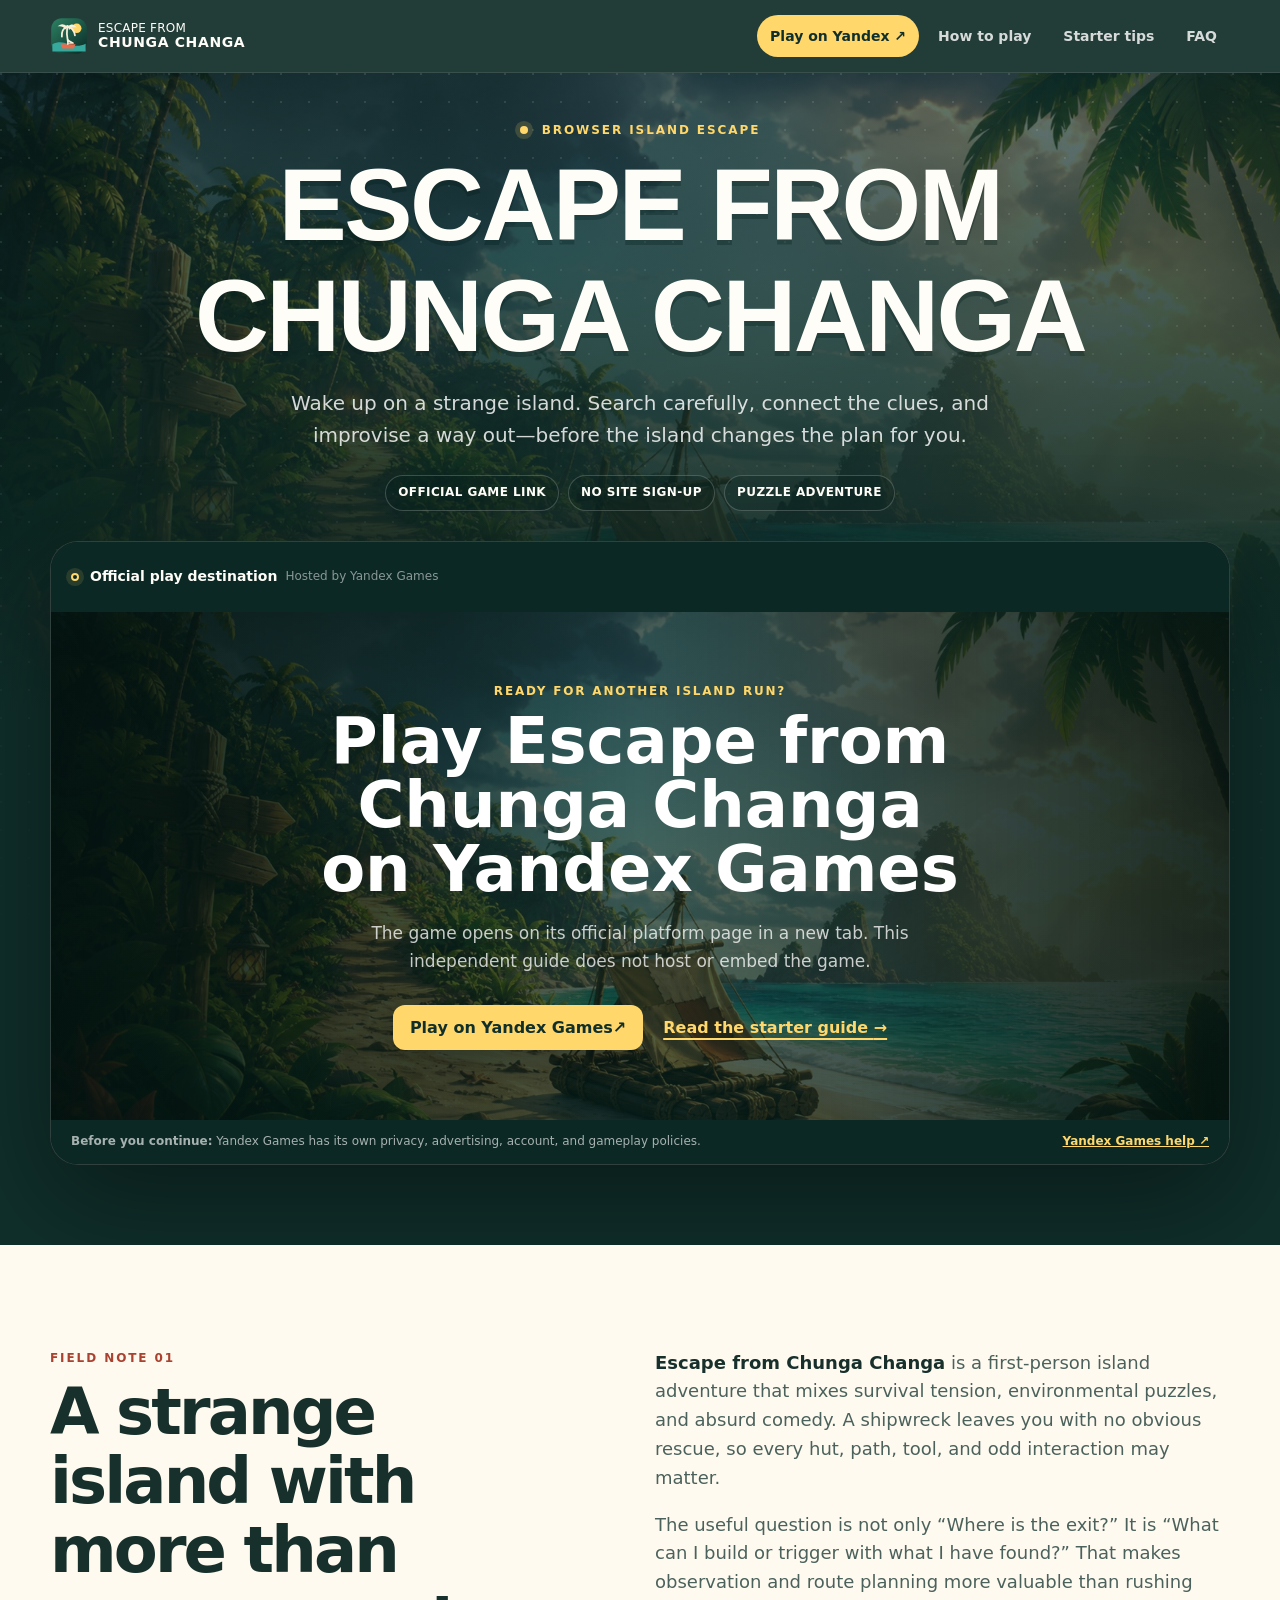
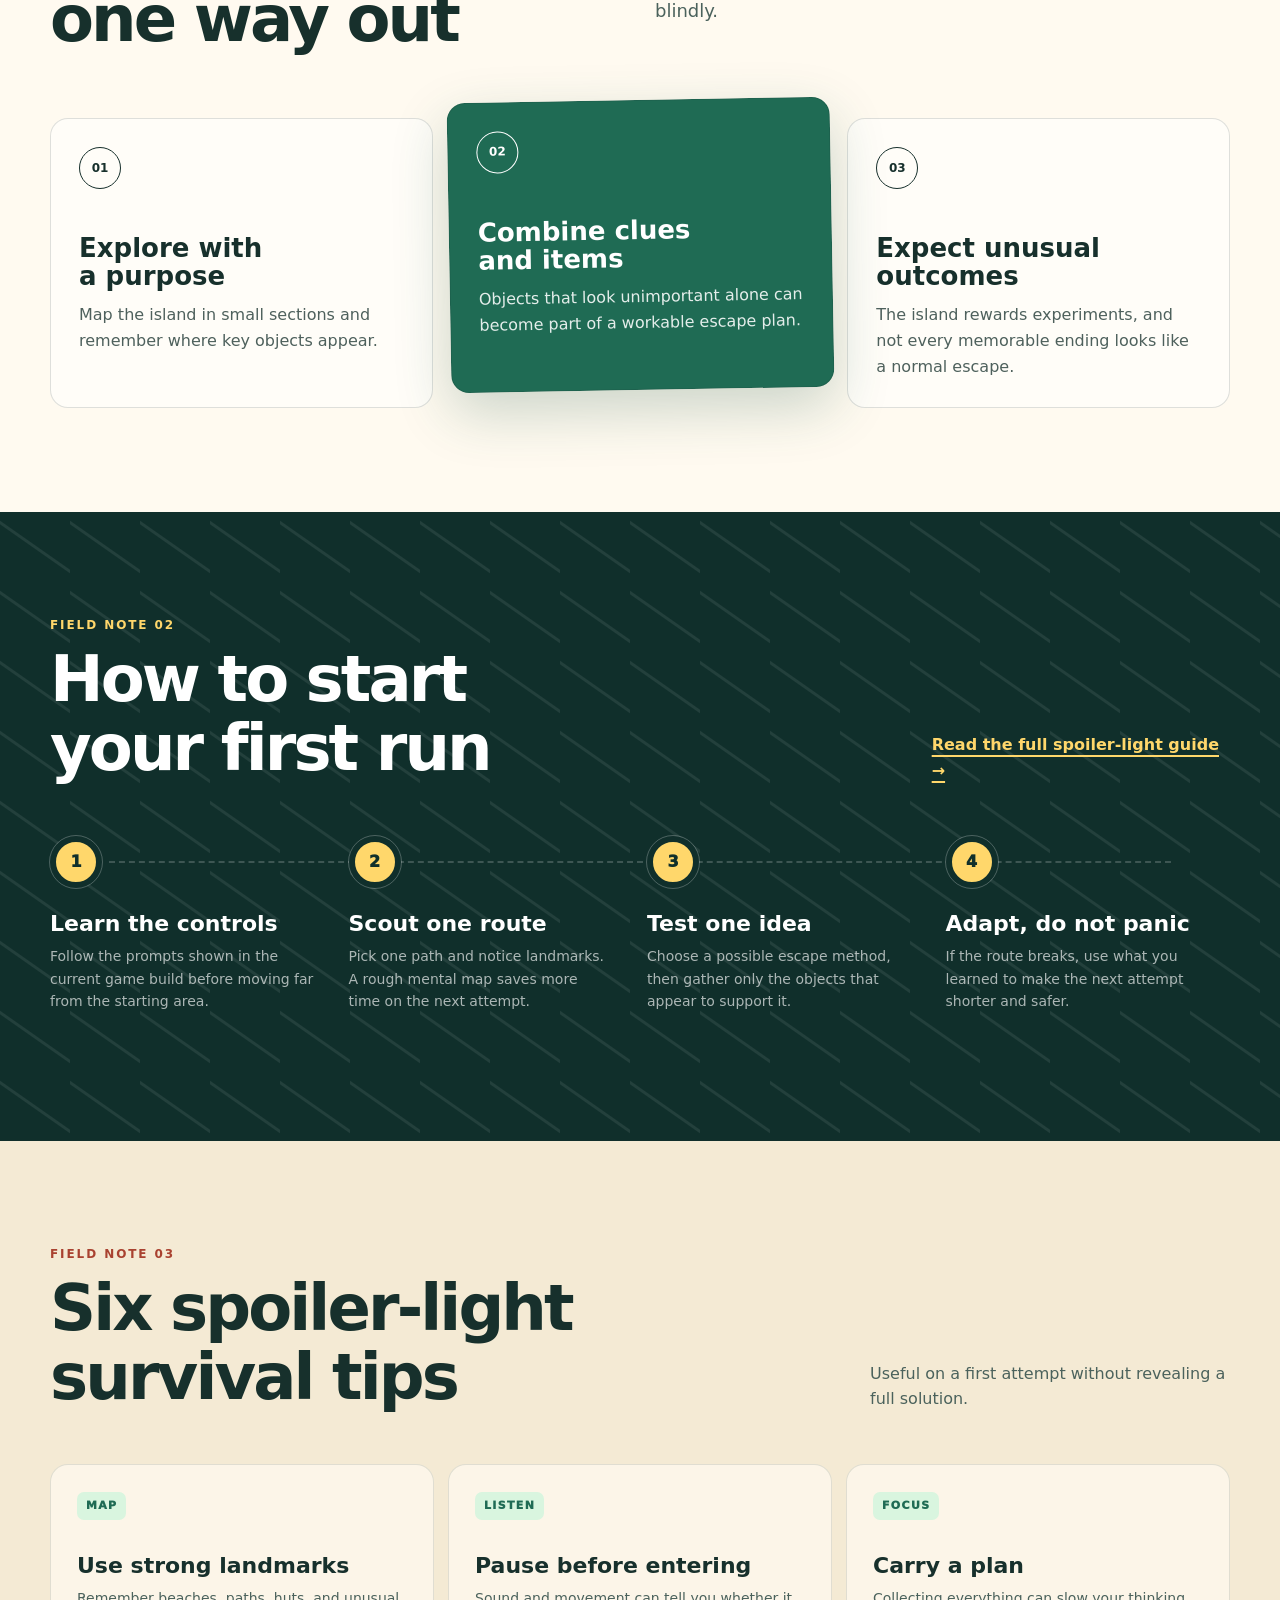
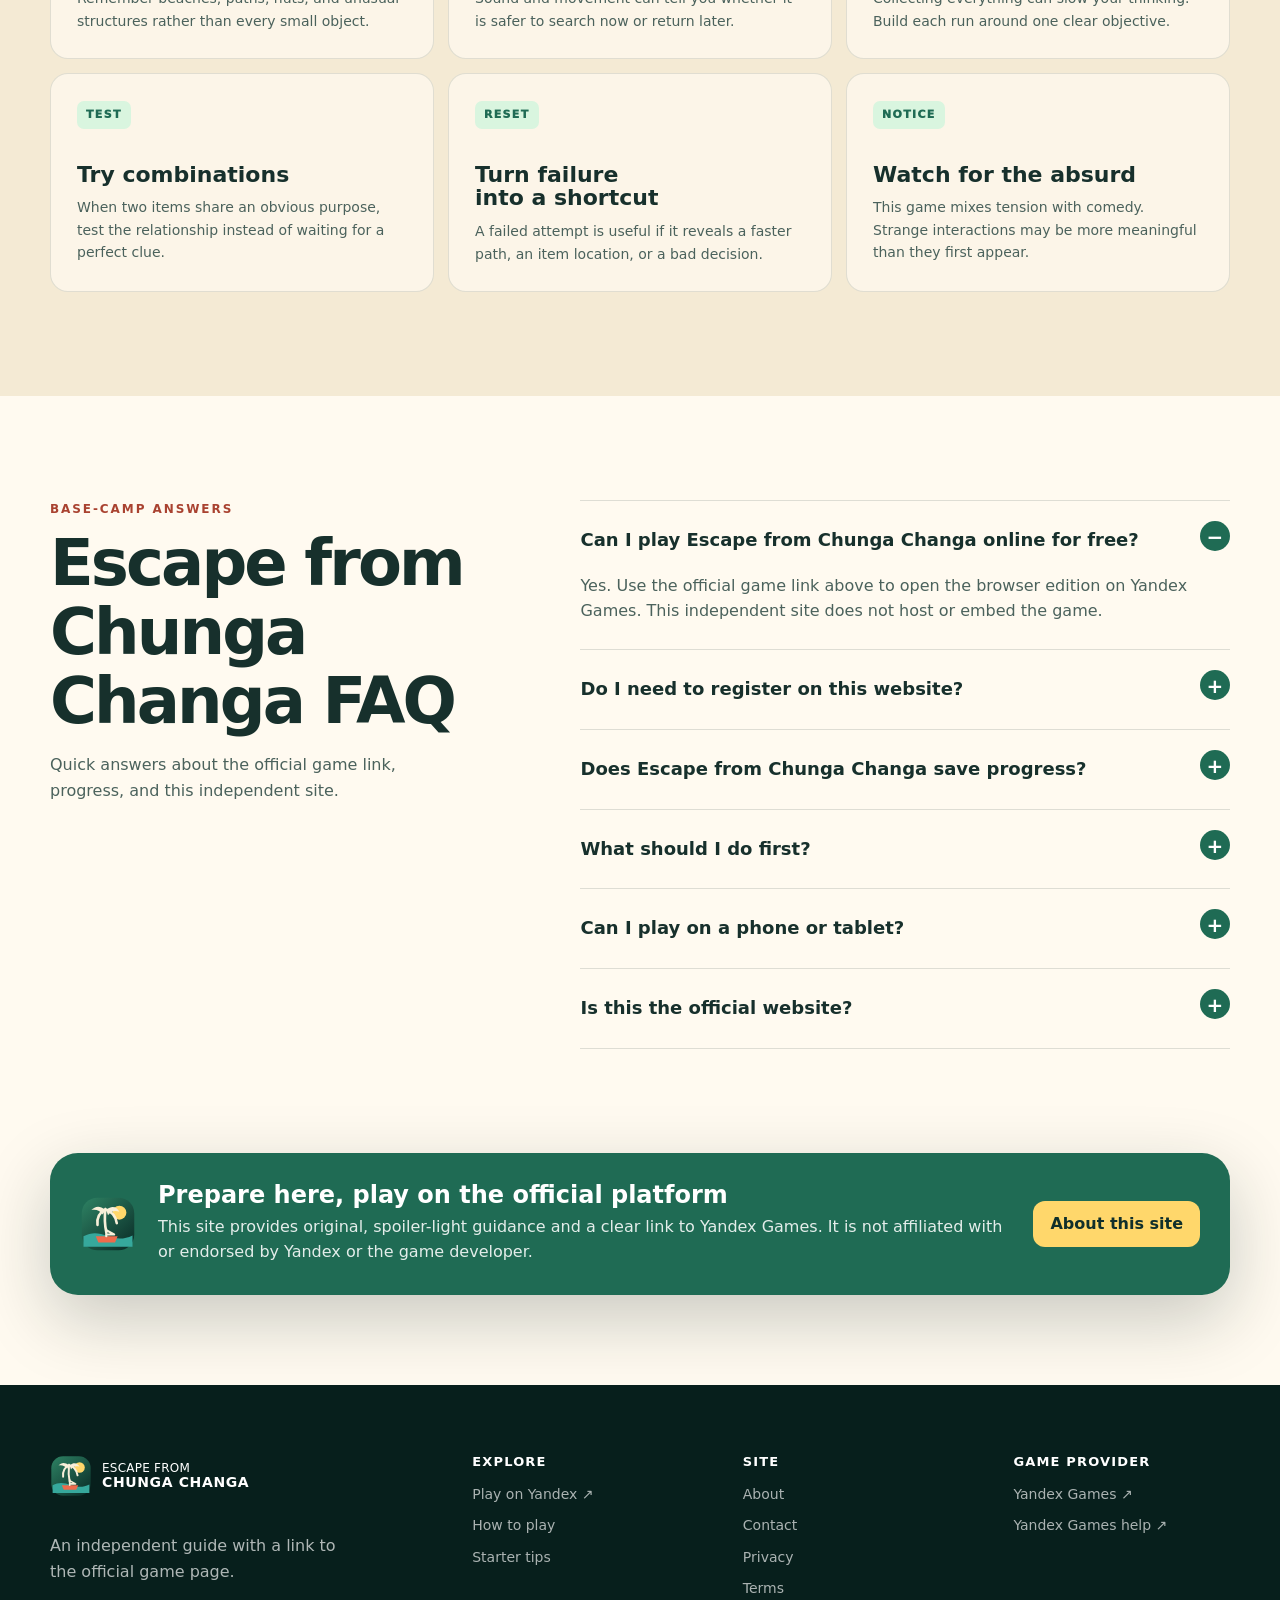
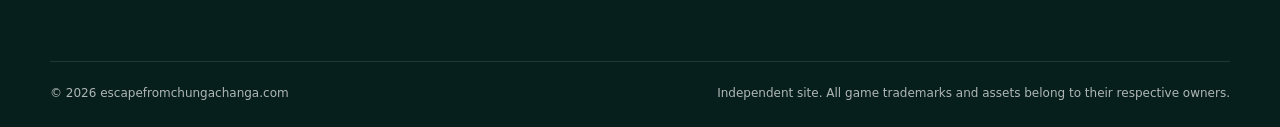
==== commit 649dcd58: "Replace embedded game with official Yandex link" ====
--- a/index.html
+++ b/index.html
@@ -3,8 +3,8 @@
 <head>
   <meta charset="utf-8">
   <meta name="viewport" content="width=device-width, initial-scale=1">
-  <title>Escape from Chunga Changa – Play Online Free</title>
-  <meta name="description" content="Play Escape from Chunga Changa online for free. Explore the island, solve survival puzzles, learn quick-start tips, and find a way out.">
+  <title>Escape from Chunga Changa – Play on Yandex Games</title>
+  <meta name="description" content="Open Escape from Chunga Changa on Yandex Games, then use this spoiler-light starter guide for island routes, items, puzzles, and escape tips.">
   <meta name="robots" content="index,follow,max-image-preview:large,max-snippet:-1,max-video-preview:-1">
   <link rel="canonical" href="https://www.escapefromchungachanga.com/">
   <link rel="icon" href="/assets/icon.svg" type="image/svg+xml">
@@ -12,16 +12,16 @@
   <meta name="theme-color" content="#102f2b">
   <meta property="og:type" content="website">
   <meta property="og:site_name" content="Escape from Chunga Changa">
-  <meta property="og:title" content="Escape from Chunga Changa – Play Online Free">
-  <meta property="og:description" content="Enter the island, search for useful items, solve escape puzzles, and see whether you can make it out.">
+  <meta property="og:title" content="Escape from Chunga Changa – Play on Yandex Games">
+  <meta property="og:description" content="Use the official game link, then prepare your island escape with a spoiler-light starter guide.">
   <meta property="og:url" content="https://www.escapefromchungachanga.com/">
   <meta property="og:image" content="https://www.escapefromchungachanga.com/assets/escape-island-og.jpg">
   <meta property="og:image:width" content="1200">
   <meta property="og:image:height" content="630">
   <meta property="og:image:alt" content="A handmade raft on a bright tropical island beneath clearing storm clouds">
   <meta name="twitter:card" content="summary_large_image">
-  <meta name="twitter:title" content="Escape from Chunga Changa – Play Online Free">
-  <meta name="twitter:description" content="Play the island escape game in your browser and use the spoiler-light starter guide.">
+  <meta name="twitter:title" content="Escape from Chunga Changa – Play on Yandex Games">
+  <meta name="twitter:description" content="Open the official browser game and use the spoiler-light island escape guide.">
   <meta name="twitter:image" content="https://www.escapefromchungachanga.com/assets/escape-island-og.jpg">
   <link rel="preload" href="/assets/escape-island-hero.jpg" as="image" fetchpriority="high">
   <link rel="stylesheet" href="/styles.css">
@@ -34,16 +34,27 @@
         "@id": "https://www.escapefromchungachanga.com/#website",
         "url": "https://www.escapefromchungachanga.com/",
         "name": "Escape from Chunga Changa",
-        "description": "An independent play-and-guide site for Escape from Chunga Changa.",
+        "description": "An independent guide site for Escape from Chunga Changa with a link to the official game page.",
+        "inLanguage": "en"
+      },
+      {
+        "@type": "WebPage",
+        "@id": "https://www.escapefromchungachanga.com/#webpage",
+        "url": "https://www.escapefromchungachanga.com/",
+        "name": "Escape from Chunga Changa – Play on Yandex Games",
+        "description": "Official game link and independent spoiler-light starter guide for Escape from Chunga Changa.",
+        "isPartOf": {"@id": "https://www.escapefromchungachanga.com/#website"},
+        "about": {"@id": "https://www.escapefromchungachanga.com/#game"},
         "inLanguage": "en"
       },
       {
         "@type": "VideoGame",
         "@id": "https://www.escapefromchungachanga.com/#game",
         "name": "Escape from Chunga Changa",
-        "url": "https://www.escapefromchungachanga.com/",
+        "url": "https://yandex.com/games/app/escape-from-chunga-changa-563425?language=en",
+        "sameAs": "https://yandex.com/games/app/escape-from-chunga-changa-563425?language=en",
         "image": "https://www.escapefromchungachanga.com/assets/escape-island-og.jpg",
-        "description": "A browser-playable island adventure built around exploration, useful items, survival puzzles, and different possible outcomes.",
+        "description": "A browser island adventure built around exploration, useful items, survival puzzles, and different possible outcomes.",
         "genre": ["Adventure", "Puzzle", "Survival horror"],
         "gamePlatform": "Web browser",
         "playMode": "SinglePlayer",
@@ -59,12 +70,12 @@
           {
             "@type": "Question",
             "name": "Can I play Escape from Chunga Changa online for free?",
-            "acceptedAnswer": {"@type": "Answer", "text": "Yes. The playable edition on this page is delivered through the Yandex Games embed and does not require a download from this website."}
+            "acceptedAnswer": {"@type": "Answer", "text": "Yes. Use the official game link on this page to open the browser edition on Yandex Games. This independent site does not host or embed the game."}
           },
           {
             "@type": "Question",
             "name": "Do I need to register on this website?",
-            "acceptedAnswer": {"@type": "Answer", "text": "No. This independent website has no account, registration, subscription, or payment system. The embedded Yandex service has its own optional account features and policies."}
+            "acceptedAnswer": {"@type": "Answer", "text": "No. This independent website has no account, registration, subscription, or payment system. Yandex Games has its own optional account features and policies after you follow the external link."}
           },
           {
             "@type": "Question",
@@ -79,7 +90,7 @@
           {
             "@type": "Question",
             "name": "Is this the official Escape from Chunga Changa website?",
-            "acceptedAnswer": {"@type": "Answer", "text": "No. This is an independent play-and-guide website. The game is displayed through a third-party Yandex Games iframe, and game names, code, and assets belong to their respective owners."}
+            "acceptedAnswer": {"@type": "Answer", "text": "No. This is an independent guide website that links to the game on Yandex Games. Game names, code, and assets belong to their respective owners."}
           }
         ]
       }
@@ -88,7 +99,7 @@
   </script>
 </head>
 <body>
-  <a class="skip-link" href="#play">Skip to the game</a>
+  <a class="skip-link" href="#play">Skip to play options</a>
   <header class="site-header">
     <div class="nav-wrap">
       <a class="brand" href="/" aria-label="Escape from Chunga Changa home">
@@ -96,7 +107,7 @@
         <span>Escape from<br><strong>Chunga Changa</strong></span>
       </a>
       <nav class="desktop-nav" aria-label="Main navigation">
-        <a class="nav-play" href="#play">Play now</a>
+        <a class="nav-play" href="https://yandex.com/games/app/escape-from-chunga-changa-563425?language=en" target="_blank" rel="noopener noreferrer" data-game-launch>Play on Yandex <span aria-hidden="true">↗</span></a>
         <a href="/how-to-play/">How to play</a>
         <a href="#tips">Starter tips</a>
         <a href="#faq">FAQ</a>
@@ -104,7 +115,7 @@
       <details class="mobile-menu">
         <summary aria-label="Menu">Menu</summary>
         <nav aria-label="Mobile navigation">
-          <a href="#play">Play now</a>
+          <a href="https://yandex.com/games/app/escape-from-chunga-changa-563425?language=en" target="_blank" rel="noopener noreferrer" data-game-launch>Play on Yandex ↗</a>
           <a href="/how-to-play/">How to play</a>
           <a href="#tips">Starter tips</a>
           <a href="#faq">FAQ</a>
@@ -121,7 +132,7 @@
         <h1 id="page-title">Escape from Chunga Changa</h1>
         <p class="hero-lede">Wake up on a strange island. Search carefully, connect the clues, and improvise a way out—before the island changes the plan for you.</p>
         <div class="game-facts" aria-label="Game highlights">
-          <span>Free to play</span>
+          <span>Official game link</span>
           <span>No site sign-up</span>
           <span>Puzzle adventure</span>
         </div>
@@ -130,27 +141,25 @@
       <div class="container game-stage" id="play">
         <div class="player-toolbar">
           <div>
-            <span class="live-dot" aria-hidden="true"></span>
-            <strong>Playable browser edition</strong>
-            <small>Provided by Yandex Games</small>
+            <span class="external-dot" aria-hidden="true"></span>
+            <strong>Official play destination</strong>
+            <small>Hosted by Yandex Games</small>
           </div>
-          <div class="player-actions">
-            <button class="icon-button" id="reload-game" type="button" aria-label="Reload game" title="Reload game">
-              <svg viewBox="0 0 24 24" aria-hidden="true"><path d="M20 11a8.1 8.1 0 1 0-2.3 5.7M20 4v7h-7"/></svg>
-              <span>Reload</span>
-            </button>
-            <button class="icon-button primary" id="fullscreen-game" type="button" aria-label="Open game in fullscreen" title="Fullscreen">
-              <svg viewBox="0 0 24 24" aria-hidden="true"><path d="M8 3H3v5M16 3h5v5M8 21H3v-5M16 21h5v-5"/></svg>
-              <span>Fullscreen</span>
-            </button>
+        </div>
+        <div class="game-launch">
+          <div class="game-launch-copy">
+            <p class="launch-kicker">Ready for another island run?</p>
+            <h2>Play Escape from Chunga Changa on Yandex Games</h2>
+            <p>The game opens on its official platform page in a new tab. This independent guide does not host or embed the game.</p>
+            <div class="launch-actions">
+              <a class="button launch-button" href="https://yandex.com/games/app/escape-from-chunga-changa-563425?language=en" target="_blank" rel="noopener noreferrer" data-game-launch>Play on Yandex Games <span aria-hidden="true">↗</span></a>
+              <a class="text-link light" href="/how-to-play/">Read the starter guide <span aria-hidden="true">→</span></a>
+            </div>
           </div>
         </div>
-        <div class="game-frame" id="game-frame">
-          <iframe id="game-embed" src="https://app-563425.cdn.games.yandex.net/563425/g6wgsnftjhogb751y35zlzw549yv98my/index.html?language=en&amp;sdk=%2Fsdk%2F_%2Fv2.f2ff990a6aa0cd73a7bd.js#origin=https%3A%2F%2Fyandex.com&amp;app-id=563425&amp;device-type=desktop" width="100%" height="600" frameborder="0" allow="fullscreen; autoplay; gamepad; clipboard-read; clipboard-write" allowfullscreen title="Play Escape from Chunga Changa from the Yandex Games CDN"></iframe>
-        </div>
         <div class="player-note">
-          <p><strong>Game not loading?</strong> Some privacy tools block third-party frames.</p>
-          <a href="https://yandex.com/games/app/563425?language=en" target="_blank" rel="noopener noreferrer">Open the game on Yandex <span aria-hidden="true">↗</span></a>
+          <p><strong>Before you continue:</strong> Yandex Games has its own privacy, advertising, account, and gameplay policies.</p>
+          <a href="https://yandex.com/support/games/en/" target="_blank" rel="noopener noreferrer">Yandex Games help <span aria-hidden="true">↗</span></a>
         </div>
       </div>
     </section>
@@ -240,16 +249,16 @@
         <div>
           <p class="section-kicker">Base-camp answers</p>
           <h2 id="faq-title">Escape from Chunga Changa FAQ</h2>
-          <p>Quick answers about the browser edition, progress, and this independent site.</p>
+          <p>Quick answers about the official game link, progress, and this independent site.</p>
         </div>
         <div class="faq-list">
           <details open>
             <summary>Can I play Escape from Chunga Changa online for free?</summary>
-            <p>Yes. The playable edition on this page is delivered through the Yandex Games embed and does not require a download from this website.</p>
+            <p>Yes. Use the official game link above to open the browser edition on Yandex Games. This independent site does not host or embed the game.</p>
           </details>
           <details>
             <summary>Do I need to register on this website?</summary>
-            <p>No. This independent website has no account, registration, subscription, or payment system. The embedded Yandex service has its own optional account features and policies.</p>
+            <p>No. This independent website has no account, registration, subscription, or payment system. Yandex Games has its own optional account features and policies after you follow the external link.</p>
           </details>
           <details>
             <summary>Does Escape from Chunga Changa save progress?</summary>
@@ -261,11 +270,11 @@
           </details>
           <details>
             <summary>Can I play on a phone or tablet?</summary>
-            <p>The iframe adapts to smaller screens, but control support depends on the current game build and device. Use the fullscreen button and rotate your device if the interface feels cramped.</p>
+            <p>Open the official Yandex Games page on your phone or tablet. Control support depends on the current game build and device, so follow the prompts shown by the platform.</p>
           </details>
           <details>
             <summary>Is this the official website?</summary>
-            <p>No. This is an independent play-and-guide website. The game is displayed through a third-party Yandex Games iframe, and game names, code, and assets belong to their respective owners.</p>
+            <p>No. This is an independent guide website that links to the game on Yandex Games. Game names, code, and assets belong to their respective owners.</p>
           </details>
         </div>
       </div>
@@ -275,8 +284,8 @@
       <div class="container note-card">
         <img src="/assets/icon.svg" width="56" height="56" alt="">
         <div>
-          <h2>Play here, stay informed</h2>
-          <p>This site adds original, spoiler-light guidance around the official Yandex Games embed. It is not affiliated with or endorsed by Yandex or the game developer.</p>
+          <h2>Prepare here, play on the official platform</h2>
+          <p>This site provides original, spoiler-light guidance and a clear link to Yandex Games. It is not affiliated with or endorsed by Yandex or the game developer.</p>
         </div>
         <a class="button secondary" href="/about/">About this site</a>
       </div>
@@ -290,11 +299,11 @@
           <img src="/assets/icon.svg" width="42" height="42" alt="">
           <span>Escape from<br><strong>Chunga Changa</strong></span>
         </a>
-        <p>An independent play-and-guide website for the island escape adventure.</p>
+        <p>An independent guide with a link to the official game page.</p>
       </div>
       <div>
         <h2>Explore</h2>
-        <a href="#play">Play the game</a>
+        <a href="https://yandex.com/games/app/escape-from-chunga-changa-563425?language=en" target="_blank" rel="noopener noreferrer" data-game-launch>Play on Yandex ↗</a>
         <a href="/how-to-play/">How to play</a>
         <a href="#tips">Starter tips</a>
       </div>
@@ -307,7 +316,7 @@
       </div>
       <div>
         <h2>Game provider</h2>
-        <a href="https://yandex.com/games/app/563425?language=en" target="_blank" rel="noopener noreferrer">Yandex Games <span aria-hidden="true">↗</span></a>
+        <a href="https://yandex.com/games/app/escape-from-chunga-changa-563425?language=en" target="_blank" rel="noopener noreferrer" data-game-launch>Yandex Games <span aria-hidden="true">↗</span></a>
         <a href="https://yandex.com/support/games/en/" target="_blank" rel="noopener noreferrer">Yandex Games help <span aria-hidden="true">↗</span></a>
       </div>
     </div>
--- a/styles.css
+++ b/styles.css
@@ -156,15 +156,25 @@
 .player-toolbar > div:first-child { display: flex; align-items: center; gap: 8px; min-width: 0; }
 .player-toolbar strong { font-size: 14px; }
 .player-toolbar small { color: rgba(255,255,255,.52); font-size: 12px; }
-.live-dot { width: 7px; height: 7px; margin: 0 3px 0 0; background: #65e08a; box-shadow: 0 0 0 5px rgba(101,224,138,.13); }
-.player-actions { display: flex; gap: 8px; }
-.icon-button { display: inline-flex; align-items: center; gap: 7px; min-height: 40px; padding: 8px 12px; border: 1px solid rgba(255,255,255,.16); border-radius: 11px; color: white; background: rgba(255,255,255,.06); cursor: pointer; font-size: 13px; font-weight: 800; }
-.icon-button:hover, .icon-button:focus-visible { background: rgba(255,255,255,.13); }
-.icon-button.primary { color: var(--jungle); border-color: var(--sun); background: var(--sun); }
-.icon-button.primary:hover, .icon-button.primary:focus-visible { background: #ffe18a; }
-.icon-button svg { width: 17px; height: 17px; fill: none; stroke: currentColor; stroke-width: 2; stroke-linecap: round; stroke-linejoin: round; }
-.game-frame { width: 100%; background: #050e0d; }
-.game-frame iframe { display: block; width: 100%; min-height: 600px; border: 0; background: #050e0d; }
+.external-dot { width: 8px; height: 8px; margin: 0 3px 0 0; border: 2px solid var(--sun); border-radius: 50%; box-shadow: 0 0 0 5px rgba(255,215,107,.12); }
+.game-launch {
+  display: grid;
+  min-height: 430px;
+  place-items: center;
+  padding: 70px 28px;
+  color: white;
+  text-align: center;
+  background:
+    linear-gradient(90deg, rgba(4,20,17,.92), rgba(7,37,31,.68), rgba(4,20,17,.9)),
+    url('/assets/escape-island-hero.jpg') center 55% / cover;
+}
+.game-launch-copy { max-width: 760px; }
+.game-launch-copy h2 { max-width: 700px; margin: 8px auto 18px; color: white; font-size: clamp(38px, 5vw, 64px); line-height: 1; }
+.game-launch-copy > p:not(.launch-kicker) { max-width: 620px; margin: 0 auto; color: rgba(255,255,255,.76); font-size: 17px; line-height: 1.65; }
+.launch-kicker { margin: 0; color: var(--sun); font-size: 12px; font-weight: 900; letter-spacing: .15em; text-transform: uppercase; }
+.launch-actions { display: flex; align-items: center; justify-content: center; flex-wrap: wrap; gap: 20px; margin-top: 30px; }
+.launch-button { color: var(--jungle); background: var(--sun); box-shadow: 0 14px 34px rgba(0,0,0,.3); }
+.launch-button:hover, .launch-button:focus-visible { color: var(--jungle); background: #ffe28b; transform: translateY(-2px); }
 .player-note { padding: 12px 20px; color: rgba(255,255,255,.64); background: #0b2824; font-size: 12px; }
 .player-note p { margin: 0; }
 .player-note a { color: var(--sun); font-weight: 800; white-space: nowrap; }
@@ -280,7 +290,7 @@
   .desktop-nav { display: none; }
   .mobile-menu { display: block; }
   .hero { padding-top: 38px; }
-  .game-frame iframe { min-height: 560px; }
+  .game-launch { min-height: 390px; }
   .split-intro, .faq-layout { grid-template-columns: 1fr; gap: 32px; }
   .feature-grid { grid-template-columns: 1fr; }
   .feature-card.featured { transform: none; }
@@ -311,9 +321,11 @@
   .game-stage { width: calc(100% - 18px); border-radius: 18px; }
   .player-toolbar { min-height: 58px; padding: 10px 12px; }
   .player-toolbar small { display: none; }
-  .icon-button { width: 40px; justify-content: center; padding: 8px; }
-  .icon-button span { position: absolute; width: 1px; height: 1px; overflow: hidden; clip: rect(0 0 0 0); }
-  .game-frame iframe { height: 520px; min-height: 520px; }
+  .game-launch { min-height: 370px; padding: 54px 18px; }
+  .game-launch-copy h2 { font-size: 38px; }
+  .game-launch-copy > p:not(.launch-kicker) { font-size: 15px; }
+  .launch-actions { gap: 16px; margin-top: 24px; }
+  .launch-actions .text-link { width: 100%; }
   .player-note { align-items: flex-start; padding: 10px 12px; }
   .player-note p { max-width: 190px; line-height: 1.35; }
   .section { padding: 76px 0; }
